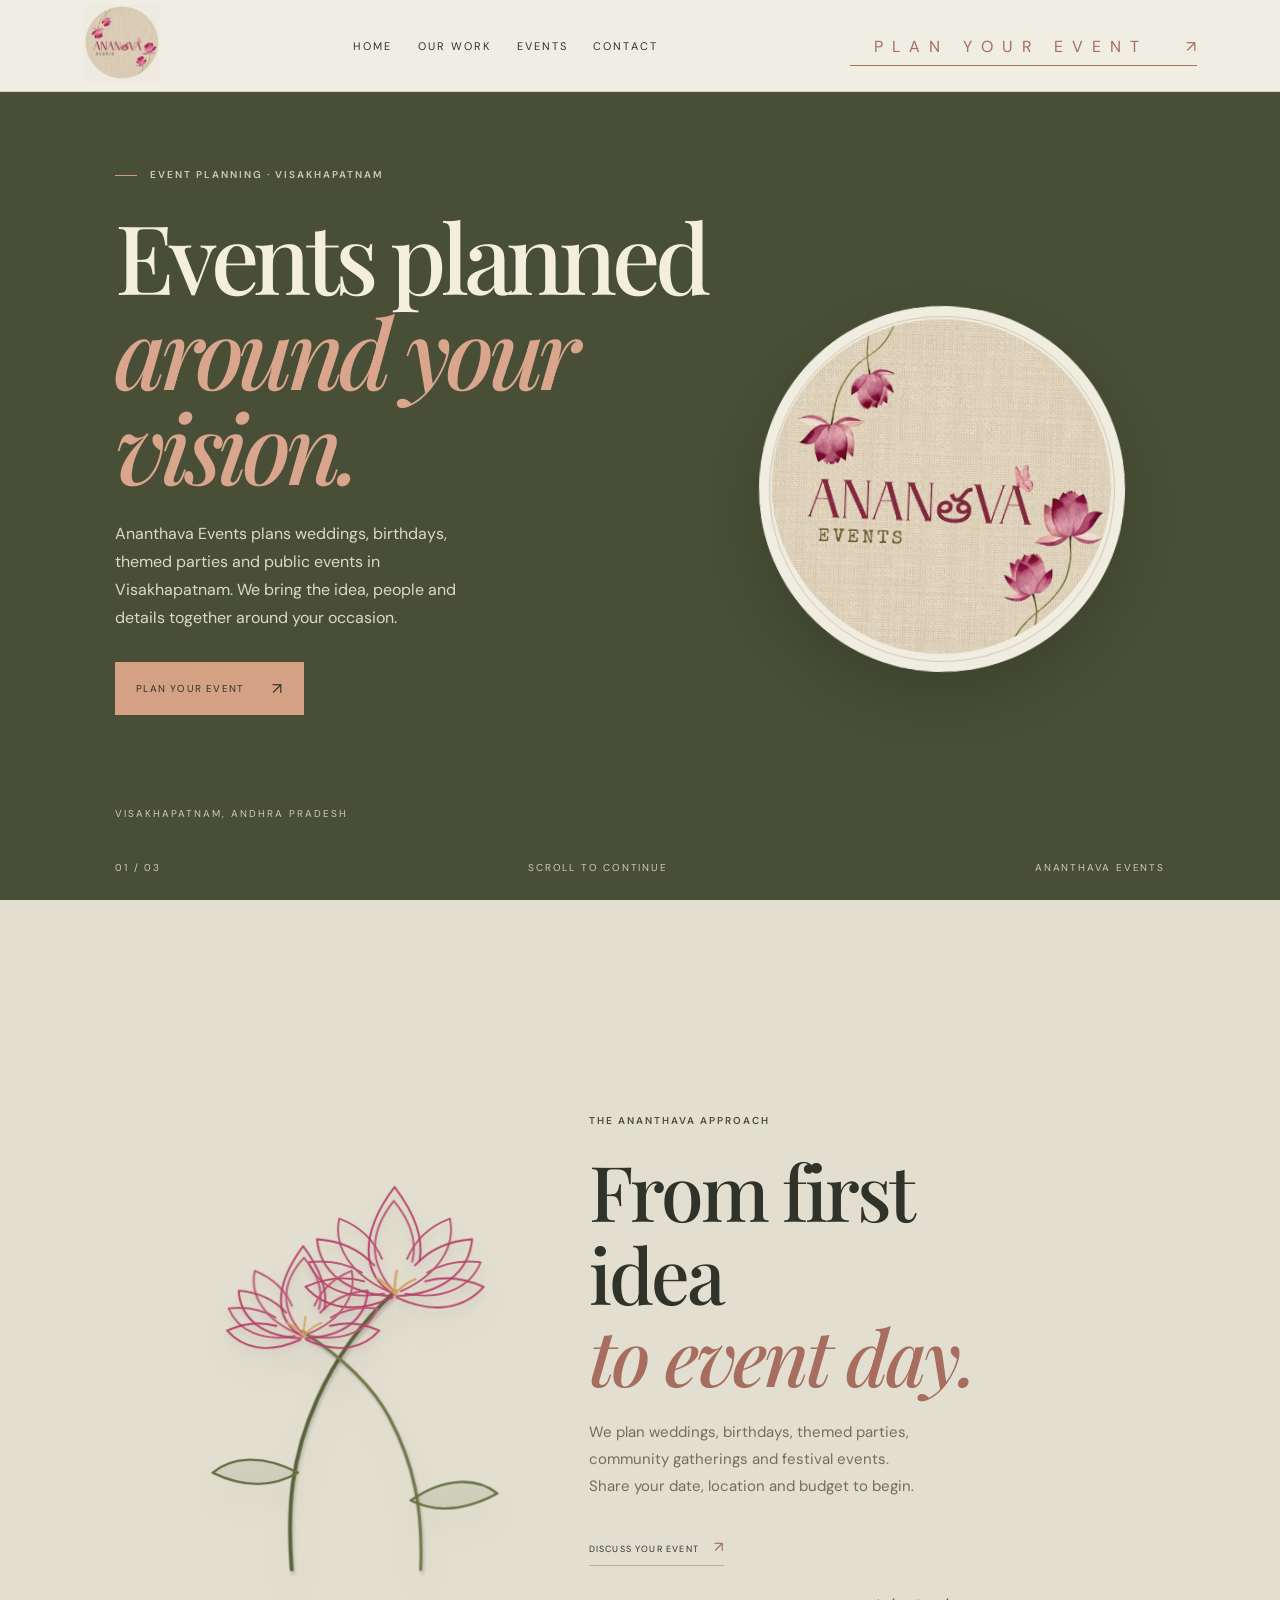
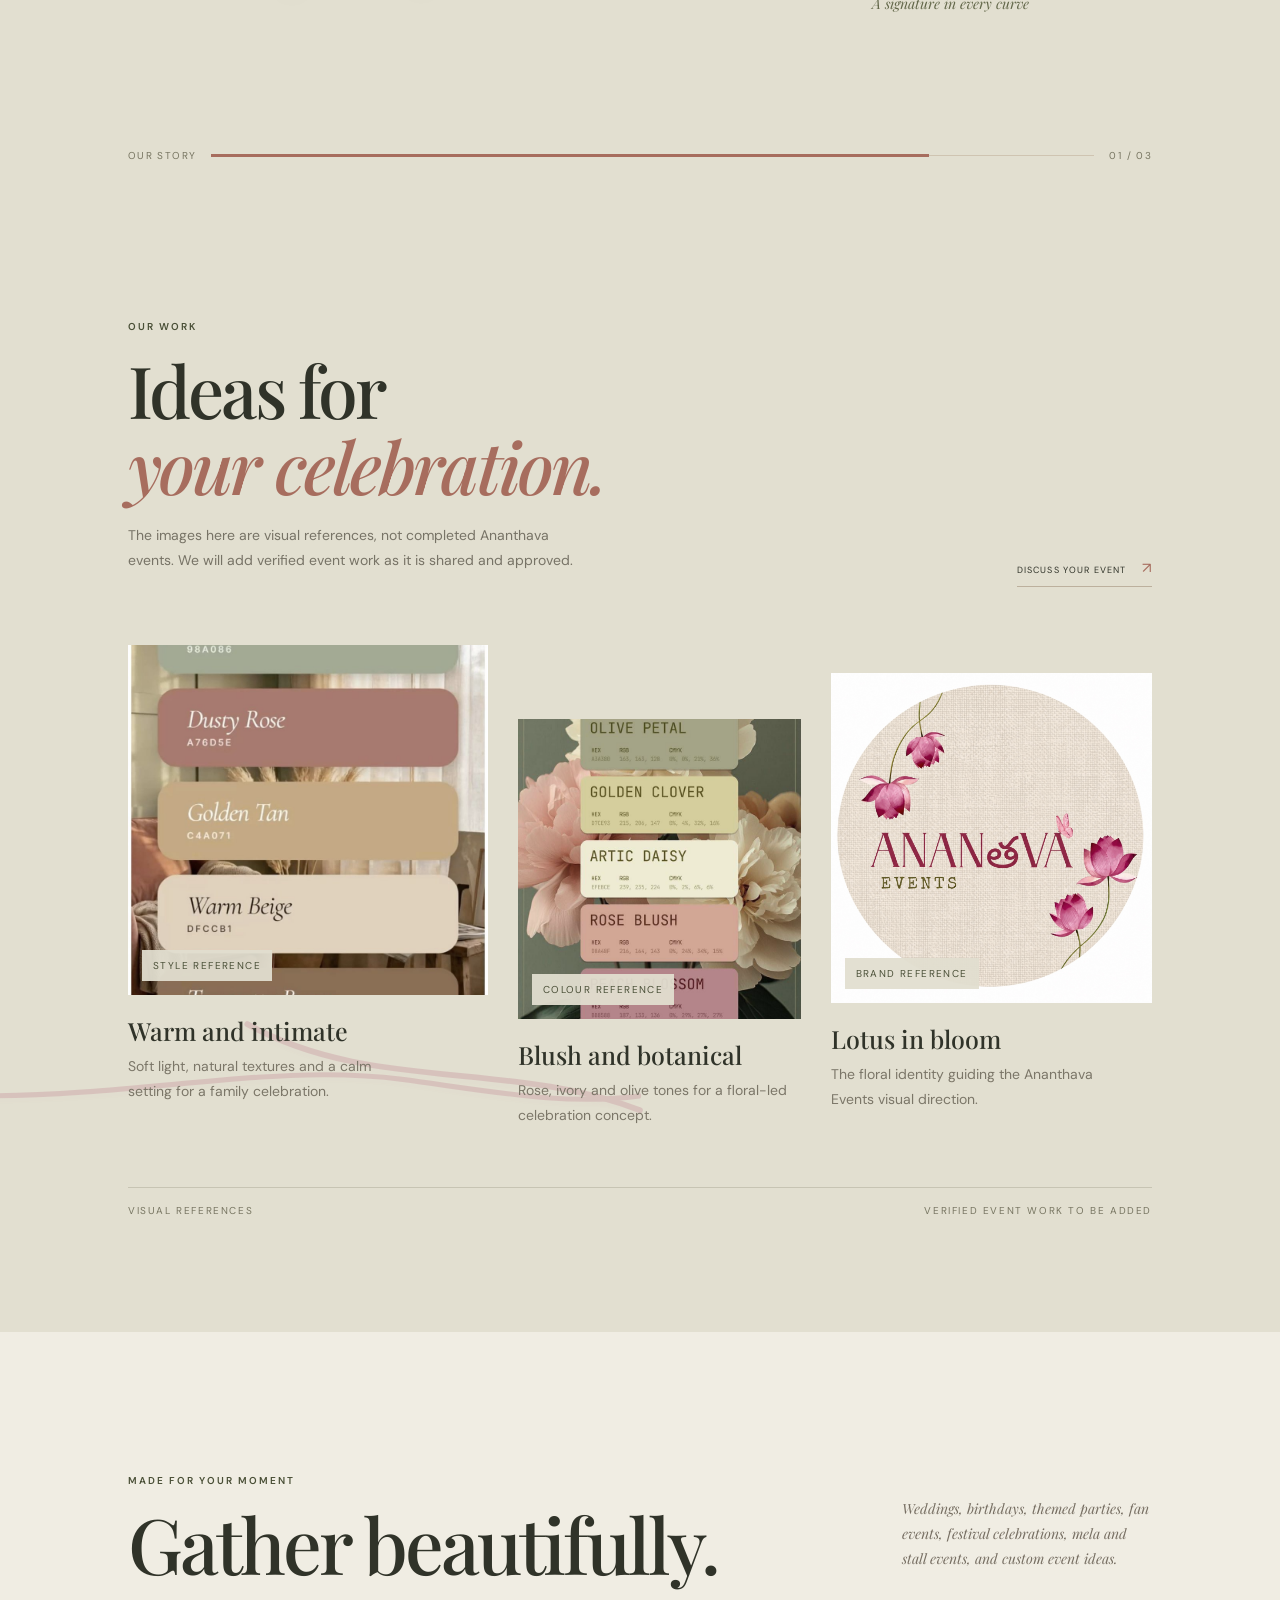
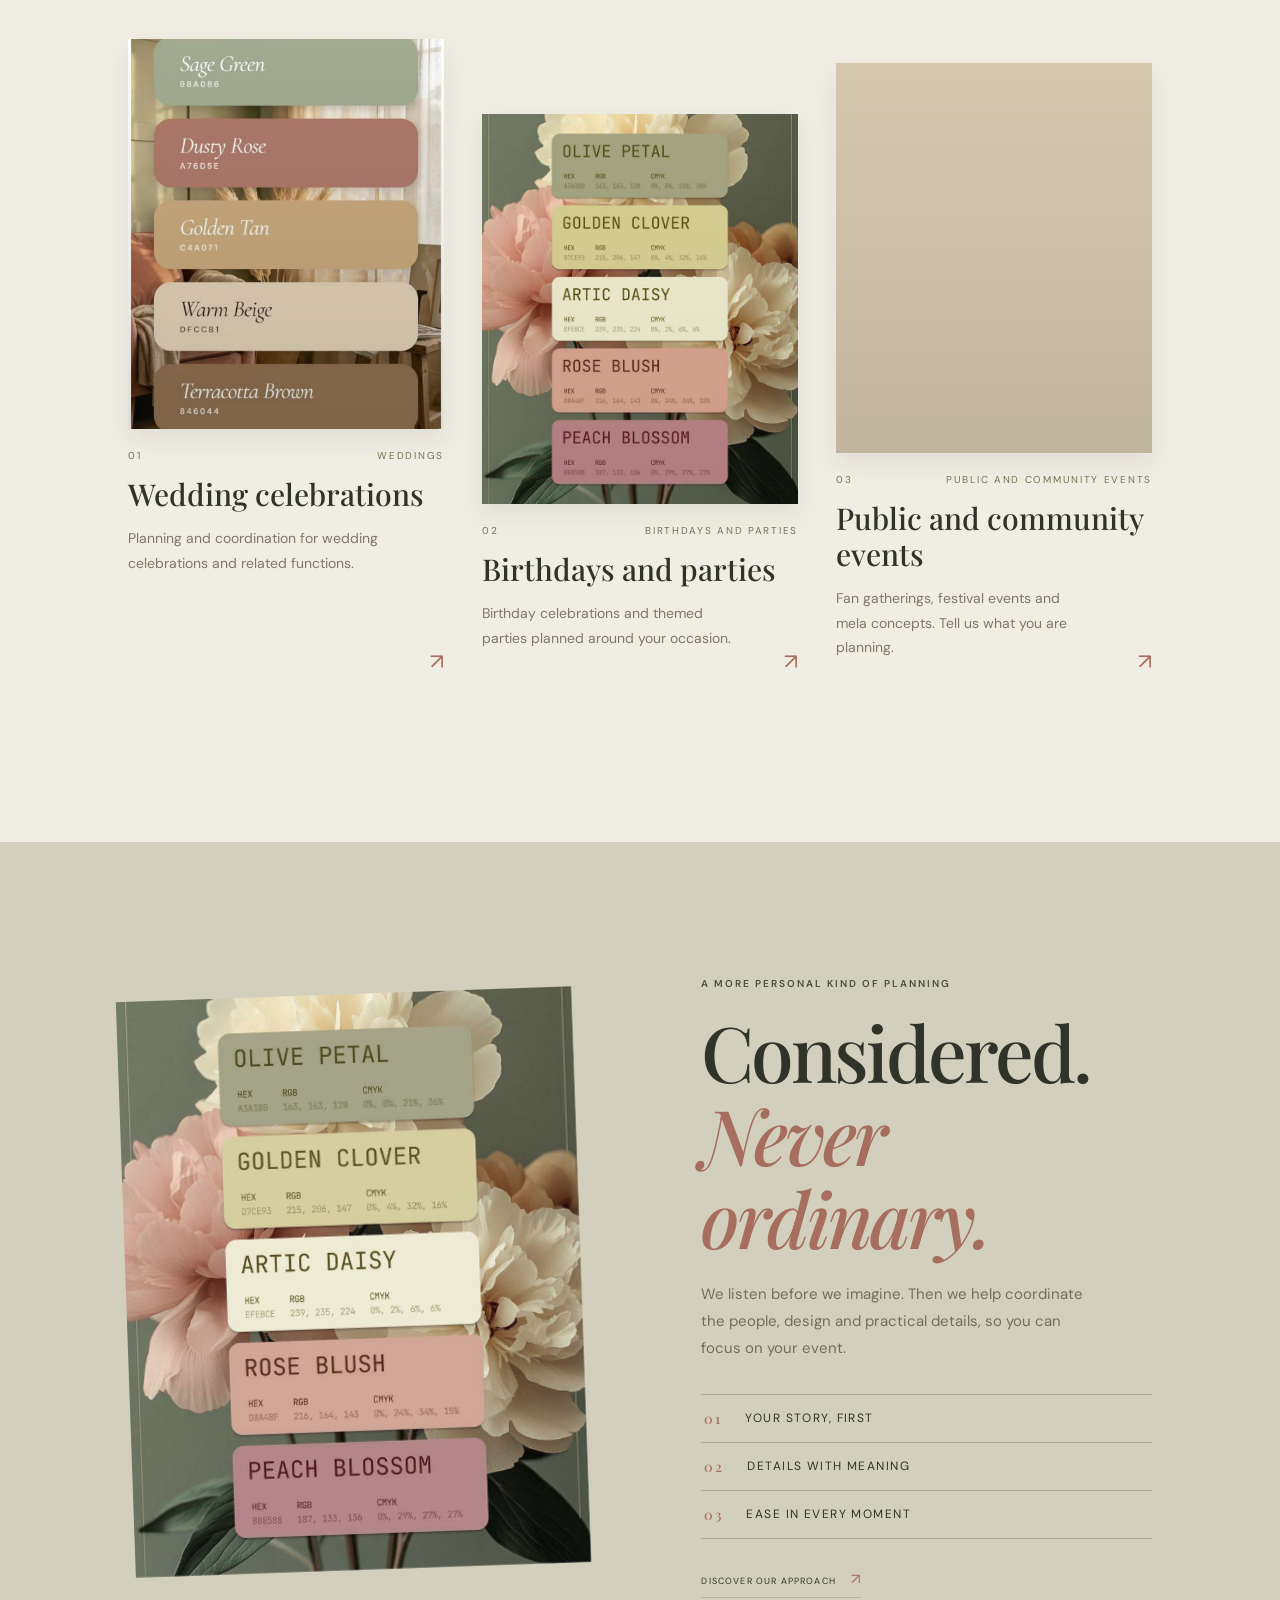
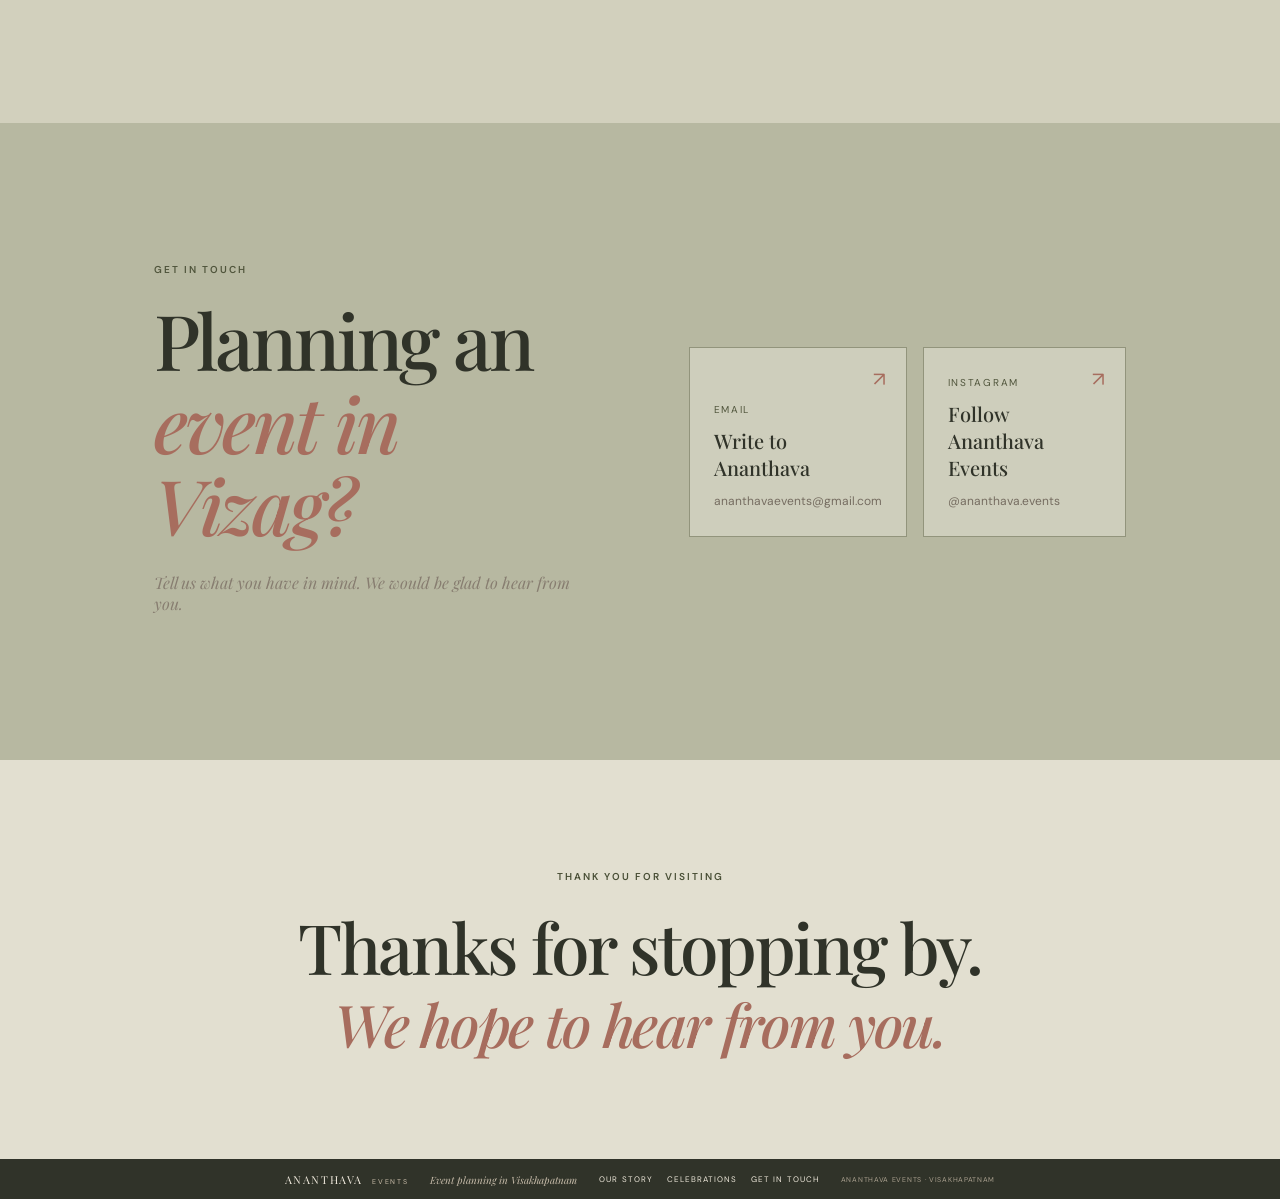
==== index.html @ 1ff22449 "Add Ananthava Events website" ====
<!doctype html>
<html lang="en">
<head>
<meta charset="UTF-8"><meta name="viewport" content="width=device-width, initial-scale=1.0"><meta name="theme-color" content="#f5f0e7"><title>Ananthava Events | Event planning in Visakhapatnam</title><meta name="description" content="Ananthava Events plans weddings, birthdays, themed parties and public celebrations in Visakhapatnam. Share your event idea with our team.">
<link rel="preconnect" href="https://fonts.googleapis.com"><link rel="preconnect" href="https://fonts.gstatic.com" crossorigin><link href="https://fonts.googleapis.com/css2?family=DM+Sans:wght@400;500;600&family=Playfair+Display:ital,wght@0,500;0,600;1,500&display=swap" rel="stylesheet"><link rel="stylesheet" href="style.css">
</head>
<body>
<header class="nav"><a class="brand" href="#top"><img src="public/ananthava-logo.jpg" alt="Ananthava Events"></a><nav><a href="#top">Home</a><a href="#portfolio">Our work</a><a href="#celebrations">Events</a><a href="#contact">Contact</a></nav><a class="nav-cta" href="#contact">Plan your event <span>↗</span></a><button class="menu" aria-label="Open menu">☰</button></header>
<main id="top">
<section class="hero">
<div class="hero-copy"><p class="eyebrow"><span></span> EVENT PLANNING · VISAKHAPATNAM</p><h1>Events planned<br><em>around your vision.</em></h1><p class="intro">Ananthava Events plans weddings, birthdays, themed parties and public events in Visakhapatnam. We bring the idea, people and details together around your occasion.</p><a class="button" href="#contact">Plan your event <span>↗</span></a><div class="hero-note">VISAKHAPATNAM, ANDHRA PRADESH</div></div>
<div class="hero-art"><div class="image-frame"><img src="public/ananthava-logo.jpg" alt="Ananthava Events lotus logo and wordmark"></div></div>
<div class="hero-bottom"><span>01 / 03</span><span>SCROLL TO CONTINUE</span><span>ANANTHAVA EVENTS</span></div>
</section>
<section class="draw-section" id="story"><div class="draw-inner"><div class="draw-text"><p class="eyebrow">THE ANANTHAVA APPROACH</p><h2>From first idea<br><em>to event day.</em></h2><p>We plan weddings, birthdays, themed parties, community gatherings and festival events. Share your date, location and budget to begin.</p><a class="text-link" href="#approach">Discuss your event <span>↗</span></a></div><svg class="lotus-draw" viewBox="0 0 600 610" aria-hidden="true">
<g class="lotus-art">
<path class="stem" d="M213 610 C207 530 212 465 246 389 C269 337 302 290 347 248"/>
<path class="stem stem-back" d="M381 610 C384 530 372 472 340 412 C316 367 276 332 227 300"/>
<path class="leaf" d="M221 484 C174 459 134 464 110 484 C151 504 190 503 221 484Z"/>
<path class="leaf" d="M368 520 C414 488 456 491 481 511 C438 534 400 536 368 520Z"/>
<path class="petal back" d="M347 249 C312 211 314 170 346 130 C379 170 382 212 347 249Z"/>
<path class="petal back" d="M339 248 C290 226 267 190 275 153 C315 168 338 202 339 248Z"/>
<path class="petal back" d="M355 248 C404 226 427 190 419 153 C379 168 356 202 355 248Z"/>
<path class="petal back" d="M333 251 C283 260 248 242 235 210 C278 205 313 221 333 251Z"/>
<path class="petal back" d="M361 251 C411 260 446 242 459 210 C416 205 381 221 361 251Z"/>
<path class="petal front" d="M347 252 C304 228 300 174 347 112 C394 174 390 228 347 252Z"/>
<path class="petal front" d="M344 254 C285 251 250 223 246 180 C294 183 329 211 344 254Z"/>
<path class="petal front" d="M350 254 C409 251 444 223 448 180 C400 183 365 211 350 254Z"/>
<path class="petal front" d="M344 256 C294 279 255 269 231 242 C273 223 316 229 344 256Z"/>
<path class="petal front" d="M350 256 C400 279 439 269 463 242 C421 223 378 229 350 256Z"/>
<path class="center" d="M347 251 C339 241 333 235 324 231 M347 251 C347 237 348 229 350 221 M347 251 C358 240 365 235 374 232"/>
<path class="petal back small" d="M228 304 C197 271 200 235 229 204 C257 237 259 273 228 304Z"/>
<path class="petal back small" d="M221 303 C178 285 158 253 165 221 C200 235 220 264 221 303Z"/>
<path class="petal back small" d="M235 303 C278 285 298 253 291 221 C256 235 236 264 235 303Z"/>
<path class="petal back small" d="M217 306 C173 314 143 298 131 270 C169 266 200 280 217 306Z"/>
<path class="petal back small" d="M239 306 C283 314 313 298 325 270 C287 266 256 280 239 306Z"/>
<path class="petal front small" d="M228 307 C190 286 189 242 228 189 C267 242 266 286 228 307Z"/>
<path class="petal front small" d="M225 309 C175 307 146 283 144 247 C184 250 214 274 225 309Z"/>
<path class="petal front small" d="M231 309 C281 307 310 283 312 247 C272 250 242 274 231 309Z"/>
<path class="petal front small" d="M224 311 C182 330 149 322 129 299 C164 283 201 288 224 311Z"/>
<path class="petal front small" d="M232 311 C274 330 307 322 327 299 C292 283 255 288 232 311Z"/>
<path class="center small" d="M228 306 C221 297 215 292 207 289 M228 306 C229 294 230 287 231 281 M228 306 C238 296 244 291 252 289"/>
</g></svg><div class="draw-caption">A signature in every curve</div></div><div class="draw-progress"><span>OUR STORY</span><div class="progress-line"><i></i></div><span>01 / 03</span></div></section>
<section class="portfolio" id="portfolio">
<div class="portfolio-stroke" aria-hidden="true">
<svg class="portfolio-line" viewBox="0 0 1400 420" preserveAspectRatio="none">
<path class="stroke-left" d="M-20 378 C160 378 300 362 440 370 C540 376 620 383 700 378"/>
<path class="stroke-right" d="M700 378 C800 373 880 376 980 370 C1120 362 1260 378 1420 378"/>
</svg>
<svg class="portfolio-bloom" viewBox="0 0 500 420" preserveAspectRatio="xMidYMid meet">
<path class="stroke-lotus outer" d="M250 385 C180 358 106 380 42 332 C78 288 112 268 150 248 C88 244 42 198 36 139 C100 136 165 182 210 254 C182 184 190 96 250 27 C310 96 318 184 290 254 C335 182 400 136 464 139 C458 198 412 244 350 248 C388 268 422 288 458 332 C394 380 320 358 250 385Z"/>
<path class="stroke-lotus inner" d="M250 375 C210 324 207 196 250 65 C293 196 290 324 250 375Z"/>
<path class="stroke-lotus inner" d="M242 369 C190 337 145 288 137 228 C194 251 226 307 250 372Z"/>
<path class="stroke-lotus inner" d="M258 369 C310 337 355 288 363 228 C306 251 274 307 250 372Z"/>
<path class="stroke-lotus inner" d="M246 378 C230 352 218 330 209 305 M254 378 C270 352 282 330 291 305"/>
</svg></div><div class="portfolio-heading"><div><p class="eyebrow">OUR WORK</p><h2>Ideas for<br><em>your celebration.</em></h2><p class="portfolio-intro">The images here are visual references, not completed Ananthava events. We will add verified event work as it is shared and approved.</p></div><a class="text-link" href="#contact">Discuss your event <span>↗</span></a></div>
<div class="portfolio-grid">
<article class="portfolio-item portfolio-one"><div class="portfolio-image"><img src="public/palette-interior.jpeg" alt="Warm neutral interior used as a visual reference"><span>STYLE REFERENCE</span></div><h3>Warm and intimate</h3><p>Soft light, natural textures and a calm setting for a family celebration.</p></article>
<article class="portfolio-item portfolio-two"><div class="portfolio-image"><img src="public/palette-florals.jpeg" alt="Blush and ivory floral palette reference"><span>COLOUR REFERENCE</span></div><h3>Blush and botanical</h3><p>Rose, ivory and olive tones for a floral-led celebration concept.</p></article>
<article class="portfolio-item portfolio-three"><div class="portfolio-image"><img src="public/ananthava-logo.jpg" alt="Ananthava Events lotus logo reference"><span>BRAND REFERENCE</span></div><h3>Lotus in bloom</h3><p>The floral identity guiding the Ananthava Events visual direction.</p></article>
</div><div class="portfolio-foot"><span>VISUAL REFERENCES</span><span>VERIFIED EVENT WORK TO BE ADDED</span></div>
</section>
<section class="celebrations" id="celebrations"><div class="section-head"><div><p class="eyebrow">MADE FOR YOUR MOMENT</p><h2>Gather beautifully.</h2></div><p>Weddings, birthdays, themed parties, fan events, festival celebrations, mela and stall events, and custom event ideas.</p></div><div class="cards"><article class="event-card card-one"><div class="card-photo photo-wedding"></div><div class="card-meta"><span>01</span><span>WEDDINGS</span></div><h3>Wedding celebrations</h3><p>Planning and coordination for wedding celebrations and related functions.</p><a href="#contact" aria-label="Explore weddings">↗</a></article><article class="event-card card-two"><div class="card-photo photo-gathering"></div><div class="card-meta"><span>02</span><span>BIRTHDAYS AND PARTIES</span></div><h3>Birthdays and parties</h3><p>Birthday celebrations and themed parties planned around your occasion.</p><a href="#contact" aria-label="Explore gatherings">↗</a></article><article class="event-card card-three"><div class="card-photo photo-design"></div><div class="card-meta"><span>03</span><span>PUBLIC AND COMMUNITY EVENTS</span></div><h3>Public and community events</h3><p>Fan gatherings, festival events and mela concepts. Tell us what you are planning.</p><a href="#contact" aria-label="Explore design">↗</a></article></div></section>
<section class="approach" id="approach"><div class="approach-image"><img src="public/palette-florals.jpeg" alt="Soft rose and ivory flowers in a muted garden palette"><span>INSPIRED BY NATURE, MADE FOR YOU</span></div><div class="approach-copy"><p class="eyebrow">A MORE PERSONAL KIND OF PLANNING</p><h2>Considered.<br><em>Never ordinary.</em></h2><p>We listen before we imagine. Then we help coordinate the people, design and practical details, so you can focus on your event.</p><div class="values"><div><b>01</b><span>YOUR STORY, FIRST</span></div><div><b>02</b><span>DETAILS WITH MEANING</span></div><div><b>03</b><span>EASE IN EVERY MOMENT</span></div></div><a href="#contact" class="text-link">Discover our approach <span>↗</span></a></div></section>

<section class="contact" id="contact"><div class="contact-top"><p class="eyebrow">GET IN TOUCH</p><h2>Planning an<br><em>event in Vizag?</em></h2><p>Tell us what you have in mind. We would be glad to hear from you.</p></div><div class="contact-links"><a class="contact-link-card" href="mailto:ananthavaevents@gmail.com"><span>EMAIL</span><strong>Write to Ananthava</strong><small>ananthavaevents@gmail.com</small><b>↗</b></a><a class="contact-link-card" href="https://www.instagram.com/ananthava.events/" target="_blank" rel="noopener noreferrer"><span>INSTAGRAM</span><strong>Follow Ananthava Events</strong><small>@ananthava.events</small><b>↗</b></a></div></section>
<section class="thank-you"><p class="eyebrow">THANK YOU FOR VISITING</p><h2><span class="thank-you-primary">Thanks for stopping by.</span><br><em>We hope to hear from you.</em></h2></section>
</main><footer><a class="footer-brand" href="#top">ANANTHAVA <span>EVENTS</span></a><p>Event planning in Visakhapatnam</p><div><a href="#story">OUR STORY</a><a href="#celebrations">CELEBRATIONS</a><a href="#contact">GET IN TOUCH</a></div><small>ANANTHAVA EVENTS · VISAKHAPATNAM</small></footer><script src="script.js"></script></body></html>
---- style.css ----
:root{--sage:#98a086;--olive:#696d45;--rose:#a76d5e;--peach:#bb8588;--gold:#c4a071;--cream:#f5f0e7;--paper:#fbf8f1;--ink:#332c27;--line:#d8cdbd}*{box-sizing:border-box}html{scroll-behavior:smooth}body{margin:0;background:var(--paper);color:var(--ink);font-family:'DM Sans',sans-serif}a{color:inherit;text-decoration:none}.nav{height:92px;padding:0 6.5%;display:flex;align-items:center;justify-content:space-between;border-bottom:1px solid #e7dfd3;background:rgba(251,248,241,.9);position:sticky;top:0;z-index:10;backdrop-filter:blur(12px)}.brand img{width:78px;height:78px;object-fit:contain;mix-blend-mode:multiply}.nav nav{display:flex;gap:26px;font-size:11px;letter-spacing:.12em;text-transform:uppercase}.nav nav a,.nav-cta{transition:color .25s}.nav nav a:hover,.nav-cta:hover{color:var(--rose)}.nav-cta{font-size:11px;letter-spacing:.1em;text-transform:uppercase}.nav-cta span{font-size:16px;margin-left:8px;color:var(--rose)}.menu{display:none;background:none;border:0}.hero{min-height:710px;height:calc(100vh - 92px);max-height:900px;position:relative;display:grid;grid-template-columns:1.05fr .95fr;padding:76px 9% 90px;overflow:hidden}.hero-copy{align-self:center;z-index:2}.eyebrow{font-size:9px;letter-spacing:.2em;color:var(--olive);font-weight:600}.hero .eyebrow span{display:inline-block;width:22px;height:1px;background:var(--rose);vertical-align:middle;margin-right:9px}.hero h1,.draw-text h2,.section-head h2,.approach-copy h2,.contact h2{font-family:'Playfair Display',serif;font-weight:500;letter-spacing:-.04em}.hero h1{font-size:clamp(48px,6.2vw,86px);line-height:1.08;margin:27px 0}.hero h1 em,.draw-text h2 em,.approach-copy h2 em,.contact h2 em{font-weight:500;color:var(--rose)}.intro{max-width:390px;line-height:1.8;color:#756c60;font-size:14px;margin:0 0 30px}.button{display:inline-flex;align-items:center;gap:28px;background:var(--olive);color:#fffaf0;padding:16px 21px;font-family:inherit;text-transform:uppercase;letter-spacing:.12em;font-size:9px;border:0;cursor:pointer;transition:background .25s,transform .25s}.button:hover{background:var(--rose);transform:translateY(-2px)}.button span{font-size:16px}.hero-note{margin-top:82px;font-size:8px;letter-spacing:.2em;color:#918978}.hero-note span{color:var(--rose);padding:0 8px}.hero-art{position:relative;display:flex;align-items:center;justify-content:center}.image-frame{position:relative;width:min(86%,430px);height:min(68vh,520px);padding:13px;border:1px solid #c8bda8;background:#efe8da;transform:rotate(2deg)}.image-frame:before{content:'';position:absolute;inset:6px;border:1px solid rgba(255,255,255,.65);z-index:1;pointer-events:none}.image-frame img{width:100%;height:100%;object-fit:cover;object-position:center}.image-caption{position:absolute;bottom:13px;right:13px;background:var(--paper);padding:13px 17px;font-family:'Playfair Display';font-style:italic;font-size:13px}.image-caption span{color:var(--rose);font-style:normal;margin-left:10px}.orbit-word{position:absolute;right:-6%;top:14%;writing-mode:vertical-rl;font-size:8px;letter-spacing:.28em;color:var(--rose)}.flower-stamp{position:absolute;bottom:12%;left:7%;font-size:72px;color:var(--rose);opacity:.82}.hero-bottom{position:absolute;bottom:26px;left:9%;right:9%;display:flex;justify-content:space-between;font-size:8px;letter-spacing:.18em;color:#958b7c}.draw-section{background:#eee8dc;position:relative;overflow:hidden;min-height:670px;padding:110px 10% 65px}.draw-inner{max-width:1120px;margin:auto;display:grid;grid-template-columns:1fr 1fr;align-items:center;min-height:470px}.draw-text{max-width:410px;z-index:2}.draw-text h2,.section-head h2,.approach-copy h2,.contact h2{font-size:clamp(42px,5vw,66px);line-height:1.08;margin:22px 0}.draw-text>p:not(.eyebrow),.approach-copy>p:not(.eyebrow){font-size:13px;line-height:1.9;color:#756c60;max-width:390px}.text-link{display:inline-block;font-size:9px;text-transform:uppercase;letter-spacing:.13em;margin-top:22px;border-bottom:1px solid #bcb09d;padding-bottom:8px}.text-link span{color:var(--rose);font-size:15px;margin-left:12px}.lotus-draw{width:min(100%,490px);justify-self:center;overflow:visible}.lotus-draw path{fill:none;stroke-linecap:round;stroke-linejoin:round}.lotus-draw .petal{stroke:var(--rose);stroke-width:2.4}.lotus-draw .stem,.lotus-draw .leaf{stroke:var(--olive);stroke-width:2.4}.lotus-draw .center{stroke:var(--gold);stroke-width:2.4}.draw-caption{position:absolute;right:11%;bottom:18%;font-family:'Playfair Display';font-style:italic;color:var(--olive);font-size:14px}.draw-progress{position:absolute;bottom:32px;left:10%;right:10%;display:flex;align-items:center;gap:15px;color:#8c8373;font-size:8px;letter-spacing:.17em}.progress-line{height:1px;background:#cfc4b1;flex:1;position:relative}.progress-line i{position:absolute;left:0;top:-1px;height:3px;width:0;background:var(--rose)}.celebrations{padding:120px 10% 130px}.section-head{display:flex;align-items:end;justify-content:space-between;margin:0 auto 54px;max-width:1120px}.section-head h2{margin:15px 0 0}.section-head>p{width:290px;color:#766e62;font-size:12px;line-height:1.8}.cards{max-width:1120px;margin:auto;display:grid;grid-template-columns:repeat(3,1fr);gap:24px}.event-card{position:relative;padding-bottom:18px}.card-photo{height:340px;background-size:cover;background-position:center;position:relative}.photo-wedding{background-image:linear-gradient(0deg,rgba(74,66,49,.05),transparent),url('public/palette-interior.jpeg');background-position:45% center}.photo-gathering{background-image:url('public/palette-florals.jpeg');background-position:48% center}.photo-design{background-image:url('public/ananthava-logo.png');background-size:cover;background-position:center;background-color:#eee5d6}.card-meta{display:flex;justify-content:space-between;margin-top:20px;font-size:8px;letter-spacing:.17em;color:var(--olive)}.event-card h3{font-family:'Playfair Display';font-size:27px;line-height:1.2;font-weight:500;margin:14px 0 9px}.event-card p{font-size:11px;color:#81776b;line-height:1.7;max-width:250px}.event-card>a{position:absolute;right:0;bottom:16px;color:var(--rose);font-size:22px}.approach{background:#e8e6d9;padding:100px 10%;display:grid;grid-template-columns:1fr 1fr;gap:10%;align-items:center}.approach-image{position:relative;height:500px;padding:12px;border:1px solid #bcb9a8}.approach-image img{width:100%;height:100%;object-fit:cover;object-position:center}.approach-image span{position:absolute;bottom:26px;left:26px;color:white;font-size:8px;letter-spacing:.18em;text-shadow:0 1px 5px #333}.approach-copy h2{margin-top:20px}.values{margin:32px 0 8px;border-top:1px solid #c9c7b9}.values div{display:flex;align-items:center;gap:24px;padding:14px 0;border-bottom:1px solid #c9c7b9;font-size:9px;letter-spacing:.12em}.values b{font-family:'Playfair Display';color:var(--rose);font-size:14px;font-weight:500}.quote{min-height:350px;background:var(--olive);color:#f8f2e8;display:flex;flex-direction:column;align-items:center;justify-content:center;text-align:center;position:relative}.quote p{font-family:'Playfair Display';font-size:clamp(32px,4.5vw,58px);line-height:1.2;margin:0 0 24px}.quote p em{color:#e7c8b6}.quote div{font-size:8px;letter-spacing:.2em;color:#d6d2bd}.quote-flower{position:absolute;right:14%;top:25%;font-size:38px;color:#c4a071}.contact{background:#f5f0e7;padding:110px 12%;display:grid;grid-template-columns:1fr 1fr;gap:10%;align-items:center}.contact-top>p:last-child{font-family:'Playfair Display';font-style:italic;color:#877d70;font-size:16px;margin-top:26px}.contact form{display:flex;flex-direction:column;gap:10px}.contact label{font-size:8px;letter-spacing:.16em;color:var(--olive);margin-top:16px}.contact input,.contact select{background:transparent;border:0;border-bottom:1px solid #cfc5b4;padding:12px 0;font-family:'DM Sans';font-size:13px;color:var(--ink);outline:none;width:100%}.contact input:focus,.contact select:focus{border-color:var(--rose)}.contact input::placeholder{color:#a99f91}.contact form .button{align-self:flex-start;margin-top:20px}.contact small{font-size:9px;color:#968c7e}.field-wrap{position:relative}.fake-caret{display:none;position:absolute;width:1px;height:18px;background:var(--rose);left:0;top:12px;pointer-events:none;animation:blink 1s steps(2) infinite}@keyframes blink{50%{opacity:0}}.contact input:focus+.fake-caret{display:block}.form-success{font-size:11px;color:var(--olive);min-height:16px}footer{background:#39362f;color:#eee8db;padding:47px 10% 32px;display:flex;align-items:center;justify-content:space-between}footer .footer-brand{font-family:'Playfair Display';letter-spacing:.14em;font-size:15px}footer .footer-brand span{display:block;text-align:center;font-family:'DM Sans';font-size:8px;letter-spacing:.35em;margin-top:7px;color:#c9bda9}footer p{font-family:'Playfair Display';font-style:italic;color:#c8bdab;font-size:14px}footer div{display:flex;gap:24px;font-size:8px;letter-spacing:.13em}footer small{font-size:7px;letter-spacing:.1em;color:#aaa08f}
@media(max-width:760px){.nav{height:72px;padding:0 5%}.brand img{width:62px;height:62px}.nav nav{display:none}.nav-cta{font-size:8px}.menu{display:block;color:var(--olive);font-size:18px}.hero{height:auto;min-height:850px;grid-template-columns:1fr;padding:68px 8% 78px}.hero h1{font-size:53px}.hero-note{margin-top:45px}.hero-art{margin-top:48px;min-height:400px}.image-frame{width:82%;height:390px}.flower-stamp{left:1%;bottom:0}.orbit-word{right:2%;top:8%}.hero-bottom{left:8%;right:8%;font-size:7px}.draw-section{padding:85px 8% 74px;min-height:900px}.draw-inner{grid-template-columns:1fr;gap:8px}.lotus-draw{width:min(94%,400px);margin-top:-10px}.draw-caption{bottom:12%;right:10%}.draw-progress{left:8%;right:8%}.celebrations{padding:86px 8%}.section-head{display:block;margin-bottom:35px}.section-head>p{width:auto;max-width:400px;margin-top:24px}.cards{grid-template-columns:1fr;gap:44px}.card-photo{height:370px}.event-card h3{font-size:30px}.approach{padding:80px 8%;grid-template-columns:1fr;gap:45px}.approach-image{height:400px}.quote{min-height:300px;padding:30px}.quote-flower{right:9%;top:14%}.contact{padding:80px 8%;grid-template-columns:1fr;gap:34px}.contact h2{font-size:52px}footer{padding:40px 8%;display:grid;grid-template-columns:1fr 1fr;gap:26px}footer p{text-align:right}footer div{grid-column:1/-1;justify-content:space-between;gap:10px}footer small{grid-column:1/-1}}@media(prefers-reduced-motion:reduce){html{scroll-behavior:auto}*,*:before,*:after{animation-duration:.01ms!important;transition-duration:.01ms!important}}

/* Subtle 3D motion */
.hero-art{perspective:1100px;transform-style:preserve-3d}.image-frame{transform-style:preserve-3d;will-change:transform;transition:transform .45s cubic-bezier(.2,.7,.2,1),box-shadow .45s;box-shadow:0 28px 60px rgba(71,58,39,.12)}.image-frame img{transform:translateZ(16px);transition:transform .45s}.image-caption{transform:translateZ(42px)}.flower-stamp{transform:translateZ(70px);animation:flowerFloat 5s ease-in-out infinite}.orbit-word{transform:translateZ(25px)}@keyframes flowerFloat{0%,100%{translate:0 0;rotate:-5deg}50%{translate:0 -13px;rotate:5deg}}
.lotus-draw{perspective:800px;transform-style:preserve-3d}.lotus-draw .petal{transform-box:fill-box;transform-origin:center bottom;filter:drop-shadow(0 7px 5px rgba(120,75,66,.08))}.lotus-draw .petal:nth-of-type(1){transform:translateZ(38px)}.lotus-draw .petal:nth-of-type(2),.lotus-draw .petal:nth-of-type(3){transform:translateZ(22px)}.lotus-draw .petal:nth-of-type(4),.lotus-draw .petal:nth-of-type(5){transform:translateZ(8px)}.lotus-draw .petal:nth-of-type(6),.lotus-draw .petal:nth-of-type(7){transform:translateZ(46px)}
.event-card{perspective:900px;transform-style:preserve-3d;transition:transform .35s ease}.card-photo{transform:translateZ(0);transition:transform .4s ease,box-shadow .4s;box-shadow:0 10px 24px rgba(48,41,32,.08)}.event-card:hover .card-photo{transform:translateZ(24px) scale(.985);box-shadow:0 24px 40px rgba(48,41,32,.16)}.event-card h3,.event-card p,.event-card .card-meta{transition:transform .35s}.event-card:hover h3,.event-card:hover p,.event-card:hover .card-meta{transform:translateZ(16px)}
.approach-image{perspective:1000px;transform-style:preserve-3d}.approach-image img{transform:translateZ(10px);transition:transform .6s}.approach-image:hover img{transform:translateZ(28px) scale(.98)}
@media(prefers-reduced-motion:reduce){.flower-stamp{animation:none}.image-frame,.image-frame img,.event-card,.card-photo,.approach-image img{transition:none}}

/* Ananthava art direction: editorial, tactile, and distinctly botanical */
:root{--sage:#98a086;--olive:#494f36;--rose:#a76d5e;--peach:#bb8588;--gold:#c4a071;--cream:#f5f0e7;--paper:#f0ede3;--ink:#303329;--line:#c7c4b3}
body{background:#f0ede3;color:#303329}.nav{background:#f0ede3;border-color:#d4d0c2}.nav nav{font-size:9px;letter-spacing:.18em}.nav-cta{border-bottom:1px solid #9d785e;padding:9px 0}.brand img{mix-blend-mode:multiply}
.hero{min-height:760px;background:#494f36;color:#f4eedf;grid-template-columns:1.15fr .85fr;padding-top:66px;padding-bottom:98px}.hero .eyebrow,.hero-note,.hero-bottom{color:#d0cbb8}.hero .eyebrow span{background:#d49c80}.hero h1{font-size:clamp(54px,7.5vw,108px);line-height:.99;letter-spacing:-.055em}.hero h1 em{color:#d9a58d}.intro{color:#ded8c7;max-width:345px}.hero .button{background:#d4a184;color:#303329}.hero .button:hover{background:#f0d0b6}.hero-note{margin-top:92px}.image-frame{width:min(82%,400px);height:min(66vh,485px);border:0;background:#d1c3a5;padding:9px;transform:rotate(3deg)}.image-frame:before{inset:0;border:1px solid rgba(246,238,219,.7)}.image-frame img{filter:sepia(.08) saturate(.82)}.image-caption{right:-22px;bottom:32px;background:#d4a184;color:#303329;font-size:14px}.orbit-word{color:#e6bea5}.flower-stamp{color:#dca082}.hero-bottom{left:9%;right:9%}
.draw-section{height:185vh;min-height:0;padding:0;background:#e2dfd0;color:#303329}.draw-inner{position:sticky;top:0;height:100vh;max-width:none;padding:60px 10%;grid-template-columns:.9fr 1.1fr;overflow:hidden}.draw-text h2{font-size:clamp(50px,6vw,82px)}.draw-text>p:not(.eyebrow){max-width:330px}.lotus-draw{width:min(100%,560px);max-height:78vh}.lotus-draw .petal{stroke:#a76d5e;stroke-width:2.1}.lotus-draw .stem,.lotus-draw .leaf{stroke:#626749}.draw-caption{bottom:13%;right:12%;color:#626749}.draw-progress{bottom:28px}.draw-progress span{color:#777561}
.celebrations{background:#f0ede3;padding-top:132px;padding-bottom:150px}.section-head h2{font-size:clamp(48px,6vw,78px)}.section-head>p{max-width:250px;font-family:'Playfair Display';font-style:italic;font-size:15px}.cards{gap:38px}.event-card:nth-child(2){margin-top:75px}.event-card:nth-child(3){margin-top:24px}.card-photo{height:390px;background-color:#c7c0a9}.photo-wedding{background-image:linear-gradient(0deg,rgba(41,47,31,.15),transparent),url('public/palette-interior.jpeg');background-position:58% center}.photo-gathering{background-image:linear-gradient(0deg,rgba(41,47,31,.07),transparent),url('public/palette-florals.jpeg')}.photo-design{background-image:linear-gradient(0deg,rgba(41,47,31,.12),transparent),url('public/ananthava-logo.png');background-size:cover;background-position:center;background-color:#d6c8af}.event-card h3{font-size:30px}.card-meta{color:#747655}
.approach{background:#d2d0bd;padding-top:125px;padding-bottom:125px;gap:12%}.approach-image{border:0;padding:0;height:570px;transform:rotate(-2deg)}.approach-image img{filter:saturate(.8)}.approach-image span{background:#494f36;padding:11px 14px;bottom:14px;left:14px}.approach-copy h2{font-size:clamp(50px,6vw,78px)}.values{border-color:#aaa994}.values div{border-color:#aaa994}.quote{background:#494f36;min-height:410px}.quote p{font-size:clamp(38px,5.6vw,74px)}.quote-flower{color:#d4a184}.quote p em{color:#d9a58d}
.contact{background:#b7b8a1;padding-top:130px;padding-bottom:130px}.contact h2{font-size:clamp(50px,6vw,78px)}.contact .eyebrow,.contact label{color:#50553c}.contact input,.contact select{border-color:#92947c}.contact form .button{background:#494f36;color:#f7f0e3}.contact form .button:hover{background:#a76d5e}footer{background:#303329}footer .footer-brand{letter-spacing:.2em}
@media(max-width:760px){.hero{min-height:900px;padding-top:58px;background:#494f36}.hero h1{font-size:59px}.hero-art{margin-top:35px}.image-frame{height:365px}.draw-section{height:170vh;min-height:0}.draw-inner{height:100vh;grid-template-columns:1fr;padding:65px 8% 70px;align-content:center}.draw-text h2{font-size:54px;margin:13px 0}.draw-text>p:not(.eyebrow){font-size:12px;line-height:1.65}.draw-text .text-link{margin-top:10px}.lotus-draw{width:min(85%,340px);max-height:44vh;margin-top:0;justify-self:center}.draw-caption{bottom:12%;right:8%;font-size:12px}.event-card:nth-child(2),.event-card:nth-child(3){margin-top:0}.card-photo{height:390px}.approach-image{height:420px}.contact{background:#b7b8a1}}
.draw-section{height:110vh}
@media(max-width:760px){.draw-section{height:110vh}}
/* Two-bloom lotus illustration: layered petals, depth, and a slow living sway */
.lotus-draw{width:min(100%,560px);max-height:78vh;overflow:visible;perspective:1100px;filter:drop-shadow(0 20px 14px rgba(75,65,47,.1))}
.lotus-art{transform-origin:50% 55%;transform-style:preserve-3d;animation:lotusSway 8s ease-in-out infinite}
.lotus-draw path{fill:rgba(247,224,215,.42);stroke-linecap:round;stroke-linejoin:round}
.lotus-draw .stem{fill:none;stroke:#59623c;stroke-width:5;filter:drop-shadow(2px 4px 2px rgba(47,54,31,.22))}
.lotus-draw .stem-back{stroke:#73784c;stroke-width:4}
.lotus-draw .leaf{fill:rgba(98,112,61,.18);stroke:#647143;stroke-width:3}
.lotus-draw .petal{stroke:#b54669;stroke-width:2.5;transform-box:fill-box;transform-origin:center bottom;filter:drop-shadow(0 8px 5px rgba(137,57,80,.12))}
.lotus-draw .petal.back{fill:rgba(220,107,142,.18);stroke:#bd5978}
.lotus-draw .petal.front{fill:rgba(255,231,222,.46);stroke:#b44269}
.lotus-draw .petal:nth-of-type(8n){transform:translateZ(34px)}
.lotus-draw .petal:nth-of-type(8n + 1){transform:translateZ(18px)}
.lotus-draw .petal:nth-of-type(8n + 2){transform:translateZ(25px)}
.lotus-draw .petal:nth-of-type(8n + 3){transform:translateZ(10px)}
.lotus-draw .petal:nth-of-type(8n + 4){transform:translateZ(14px)}
.lotus-draw .petal:nth-of-type(8n + 5){transform:translateZ(44px)}
.lotus-draw .petal.small{filter:drop-shadow(0 6px 4px rgba(137,57,80,.15))}
.lotus-draw .center{fill:none;stroke:#d4a05f;stroke-width:3}
.lotus-draw .center.small{stroke-width:2.4}
@keyframes lotusSway{0%,100%{transform:rotateY(-2deg) rotateZ(-.5deg)}50%{transform:rotateY(3deg) rotateZ(.8deg)}}
@media(max-width:760px){.lotus-draw{width:min(85%,340px);max-height:44vh}}
@media(prefers-reduced-motion:reduce){.lotus-art{animation:none}}

.portfolio{position:relative;background:#f0ede3;padding:130px 10% 115px;overflow:hidden}.portfolio-stroke{position:absolute;left:0;top:34px;width:100%;height:80px;overflow:visible}.portfolio-stroke path{fill:none;stroke:#a76d5e;stroke-width:2.4;stroke-linecap:round;stroke-dasharray:1800;stroke-dashoffset:1800;filter:drop-shadow(0 3px 2px rgba(137,57,80,.1));animation:drawDivider 2.2s cubic-bezier(.22,.72,.28,1) .25s forwards}@keyframes drawDivider{to{stroke-dashoffset:0}}.portfolio-heading{max-width:1120px;margin:0 auto 58px;display:flex;align-items:end;justify-content:space-between}.portfolio-heading h2{font-family:'Playfair Display',serif;font-size:clamp(46px,5.6vw,72px);font-weight:500;letter-spacing:-.04em;line-height:1.06;margin:18px 0 0}.portfolio-heading h2 em{font-weight:500;color:#a76d5e}.portfolio-grid{max-width:1120px;margin:auto;display:grid;grid-template-columns:1.12fr .88fr 1fr;gap:30px;align-items:start}.portfolio-item:nth-child(2){margin-top:74px}.portfolio-item:nth-child(3){margin-top:28px}.portfolio-image{position:relative;height:350px;overflow:hidden;background:#d2c8b4}.portfolio-item:nth-child(2) .portfolio-image{height:300px}.portfolio-item:nth-child(3) .portfolio-image{height:330px}.portfolio-image img{width:100%;height:100%;object-fit:cover;transition:transform .8s cubic-bezier(.2,.7,.2,1);filter:saturate(.83)}.portfolio-item:hover .portfolio-image img{transform:scale(1.045)}.portfolio-item:nth-child(3) .portfolio-image img{object-position:center}.portfolio-image span{position:absolute;left:14px;bottom:14px;background:#f0ede3;color:#4b5038;padding:9px 11px;font-size:8px;letter-spacing:.14em}.portfolio-item h3{font-family:'Playfair Display',serif;font-weight:500;font-size:25px;margin:19px 0 7px}.portfolio-item p{font-size:11px;line-height:1.75;color:#7b7668;max-width:290px;margin:0}.portfolio-foot{max-width:1120px;margin:60px auto 0;padding-top:16px;border-top:1px solid #c7c4b3;display:flex;justify-content:space-between;color:#777561;font-size:8px;letter-spacing:.16em}
@media(max-width:760px){.portfolio{padding:110px 8% 80px}.portfolio-stroke{top:25px;height:65px}.portfolio-heading{display:block;margin-bottom:36px}.portfolio-heading h2{font-size:48px}.portfolio-heading .text-link{margin-top:20px}.portfolio-grid{grid-template-columns:1fr;gap:38px}.portfolio-item:nth-child(2),.portfolio-item:nth-child(3){margin-top:0}.portfolio-image,.portfolio-item:nth-child(2) .portfolio-image,.portfolio-item:nth-child(3) .portfolio-image{height:360px}.portfolio-foot{margin-top:40px;gap:20px;line-height:1.5}.portfolio-foot span:last-child{text-align:right}}

/* The portfolio flourish is a left-to-right, self-playing lotus stroke. */
.portfolio-stroke{top:15px;height:90px;overflow:visible}.portfolio-stroke path{fill:none;stroke:#a84668;stroke-width:3;stroke-linecap:round;stroke-linejoin:round;stroke-dasharray:1;stroke-dashoffset:1;animation:none;filter:drop-shadow(0 2px 1px rgba(137,57,80,.12))}.portfolio-stroke .stroke-lotus{stroke:#a84668;stroke-width:2.6}.portfolio-stroke .stroke-lotus.inner{stroke:#c27a75;stroke-width:2}.portfolio-intro{max-width:460px;color:#777366;font-size:12px;line-height:1.8;margin-top:20px}.portfolio-heading{align-items:end}.draw-section{height:112vh}.draw-inner{top:92px;height:calc(100vh - 92px)}.draw-progress{pointer-events:none}.draw-progress span:last-child{font-variant-numeric:tabular-nums}
.contact textarea{background:transparent;border:0;border-bottom:1px solid #92947c;padding:12px 0;font:13px 'DM Sans',sans-serif;color:var(--ink);resize:vertical;outline:none}.contact textarea:focus{border-color:var(--rose)}.contact textarea::placeholder{color:#a99f91}
footer{display:flex;flex-direction:column;align-items:center;justify-content:center;text-align:center;gap:19px;padding:56px 10% 38px}footer .footer-brand span{text-align:center}footer p{margin:0}footer div{justify-content:center}footer small{text-align:center}
@media(max-width:760px){.draw-section{height:112vh}.draw-inner{top:92px;height:calc(100vh - 92px)}.portfolio-stroke{height:75px}.portfolio-intro{font-size:11px}.contact textarea{min-height:72px}}
@media(prefers-reduced-motion:reduce){.portfolio-stroke path{stroke-dasharray:none!important;stroke-dashoffset:0!important}.lotus-art{animation:none}}

/* Portfolio shares the lotus-page colour; its animated flourish sits behind the work. */
.portfolio{background:#e2dfd0;isolation:isolate}
.portfolio-stroke{top:47%;left:0;z-index:-1;height:170px;opacity:.32;pointer-events:none}
.portfolio-heading,.portfolio-grid,.portfolio-foot{position:relative;z-index:1}
.portfolio-image span{background:rgba(226,223,208,.94)}
@media(max-width:760px){.portfolio-stroke{top:51%;height:110px;opacity:.25}}

/* Subtle hover response for the three approach points. */
.values div{transform-origin:left center;transition:transform .28s ease,color .28s ease;padding-left:3px;padding-right:3px}
.values div:hover{transform:scale(1.035);color:#a76d5e}
.values div b{transition:transform .28s ease,color .28s ease}
.values div:hover b{transform:scale(1.12);color:#8f3e5a}
@media(prefers-reduced-motion:reduce){.values div,.values div b{transition:none}}

/* Improve readability while keeping the heading scale intact. */
body{font-size:16px}
.nav nav,.nav-cta{font-size:11px}
.eyebrow{font-size:10px}
.intro{font-size:16px;line-height:1.75}
.hero-note,.hero-bottom,.draw-progress span,.card-meta,.portfolio-image span,.portfolio-foot,footer small{font-size:10px}
.button{font-size:10px}
.draw-text>p:not(.eyebrow),.approach-copy>p:not(.eyebrow){font-size:15px;line-height:1.8}
.section-head>p{font-size:14px;line-height:1.8}
.event-card p,.portfolio-item p{font-size:14px;line-height:1.75}
.portfolio-intro{font-size:14px;line-height:1.8}
.values div{font-size:12px}
.contact label{font-size:10px}
.contact input,.contact select,.contact textarea{font-size:16px}
.contact small{font-size:12px;line-height:1.6}
footer div{font-size:10px}
@media(max-width:760px){
 .nav nav,.nav-cta{font-size:11px}
 .hero-note,.hero-bottom{font-size:9px}
 .draw-text>p:not(.eyebrow),.approach-copy>p:not(.eyebrow){font-size:14px}
 .event-card p,.portfolio-item p,.portfolio-intro{font-size:14px}
 .contact small{font-size:12px}
}

/* Hero uses the supplied Ananthava lotus and wordmark as its main artwork. */
.hero-art .image-frame{width:min(82%,440px);height:auto;aspect-ratio:1;padding:0;border:0;border-radius:50%;background:#f0ede3;box-shadow:0 26px 70px rgba(0,0,0,.18);transform:rotate(2deg);overflow:hidden}
.hero-art .image-frame:before{inset:10px;border:1px solid rgba(106,105,77,.28);border-radius:50%;z-index:2}
.hero-art .image-frame img{width:100%;height:100%;object-fit:cover;object-position:center;border-radius:50%;mix-blend-mode:multiply;transform:translateZ(16px)}
.hero-art .image-caption,.hero-art .orbit-word,.hero-art .flower-stamp{display:none}
@media(max-width:760px){.hero-art .image-frame{width:min(80%,370px);height:auto;aspect-ratio:1}}

/* Larger, recognisable lotus bloom across the portfolio background. */
.portfolio-stroke{top:39%;left:0;width:100%;height:420px;z-index:0;opacity:.22}
.portfolio-line{position:absolute;inset:0;width:100%;height:100%;overflow:visible}
.portfolio-bloom{position:absolute;left:50%;top:0;transform:translateX(-50%);width:min(37vw,520px);height:100%;overflow:visible}
.portfolio-stroke path{fill:none;stroke:#a84668;stroke-width:2.5;stroke-linecap:round;stroke-linejoin:round;filter:drop-shadow(0 2px 1px rgba(137,57,80,.08))}
.portfolio-stroke .stroke-lotus.outer{stroke-width:2.8}
.portfolio-stroke .stroke-lotus.inner{stroke:#b05a70;stroke-width:2.3}
.portfolio-heading,.portfolio-grid,.portfolio-foot{z-index:1}
@media(max-width:760px){.portfolio-stroke{top:41%;height:340px;opacity:.20}.portfolio-bloom{width:min(78vw,390px)}}

/* The bloom fills the portfolio canvas. Its content appears after the stroke completes. */
.portfolio-stroke{top:31%;height:min(88vw,840px);max-height:840px;opacity:.18}
.portfolio-line{height:100%}
.portfolio-line .stroke-left,.portfolio-line .stroke-right{stroke-width:2.5}
.portfolio-bloom{width:min(84vw,1100px);height:100%}
.portfolio-motion-ready .portfolio-heading,
.portfolio-motion-ready .portfolio-grid,
.portfolio-motion-ready .portfolio-foot{opacity:0;transform:translateY(16px);transition:opacity .85s ease,transform .85s ease}
.portfolio-motion-ready.portfolio-revealed .portfolio-heading,
.portfolio-motion-ready.portfolio-revealed .portfolio-grid,
.portfolio-motion-ready.portfolio-revealed .portfolio-foot{opacity:1;transform:translateY(0)}
@media(max-width:760px){
 .portfolio-stroke{top:30%;height:min(100vw,560px);max-height:560px;opacity:.16}
 .portfolio-bloom{width:min(96vw,600px);height:100%}
}
@media(prefers-reduced-motion:reduce){.portfolio-motion-ready .portfolio-heading,.portfolio-motion-ready .portfolio-grid,.portfolio-motion-ready .portfolio-foot{transition:none}}

/* Keep the portfolio lotus within the Our Work to Visual References content span. */
.portfolio-stroke{top:12%;height:75%;max-height:none}
.portfolio-bloom{width:min(84vw,1100px);height:100%}
@media(max-width:760px){.portfolio-stroke{top:12%;height:min(58vh,560px);max-height:560px}.portfolio-bloom{width:min(96vw,600px);height:100%}}
.portfolio-motion-ready .portfolio-heading,.portfolio-motion-ready .portfolio-grid,.portfolio-motion-ready .portfolio-foot{transition:opacity .45s ease,transform .45s ease}

.contact-links{display:grid;grid-template-columns:1fr 1fr;gap:16px;align-self:center}
.contact-link-card{position:relative;min-height:190px;border:1px solid #92947c;background:rgba(240,237,227,.4);padding:24px;display:flex;flex-direction:column;justify-content:flex-end;gap:11px;transition:transform .3s ease,background .3s ease}
.contact-link-card:hover{transform:translateY(-5px);background:rgba(240,237,227,.75)}
.contact-link-card>span{font-size:10px;letter-spacing:.17em;color:#50553c}
.contact-link-card strong{font-family:'Playfair Display',serif;font-size:20px;font-weight:500}
.contact-link-card small{font-size:12px;color:#756c60}
.contact-link-card>b{position:absolute;right:20px;top:18px;color:#a76d5e;font-size:20px;font-weight:400}
.thank-you{padding:100px 8%;text-align:center;background:#e2dfd0}
.thank-you h2{font-family:'Playfair Display',serif;font-size:clamp(36px,4.6vw,62px);font-weight:500;line-height:1.2;letter-spacing:-.04em;margin:22px 0 0}
.thank-you h2 em{font-weight:500;color:#a76d5e}
@media(max-width:760px){.contact-links{grid-template-columns:1fr}.contact-link-card{min-height:150px}.thank-you{padding:76px 8%}}
footer{gap:12px;padding:32px 8% 22px}
footer .footer-brand{font-size:13px}
footer .footer-brand span{font-size:7px;margin-top:4px}
footer p{font-size:12px}
footer div{gap:18px;font-size:9px}
footer small{font-size:8px}
@media(max-width:760px){footer{padding:28px 8% 20px;gap:12px}}
footer{flex-direction:row;flex-wrap:wrap;align-items:center;justify-content:center;gap:8px 22px;padding:14px 6% 12px;line-height:1.2}
footer .footer-brand{font-size:11px;letter-spacing:.14em}
footer .footer-brand span{display:inline;text-align:left;font-size:7px;letter-spacing:.24em;margin:0 0 0 5px}
footer p{font-size:10px}
footer div{gap:14px;font-size:8px}
footer small{font-size:7px}
@media(max-width:760px){footer{flex-direction:column;gap:8px;padding:13px 6% 11px}footer div{gap:12px}}
.thank-you-primary{font-size:1.18em}
@media(max-width:760px){.thank-you-primary{font-size:1.08em}}

/* Hovering a heading rolls its letters upward in a centre-out stagger. */
.roll-link .text-roll{position:relative;display:inline-block;height:1.14em;overflow:hidden;vertical-align:bottom;line-height:inherit;white-space:pre}
.text-roll-layer{display:block;white-space:pre}
.text-roll-next{position:absolute;inset:0}
.text-roll-char{display:inline-block;transition:transform .52s cubic-bezier(.22,.72,.28,1);transition-delay:var(--roll-delay,0s)}
.text-roll-current .text-roll-char{transform:translateY(0)}
.text-roll-next .text-roll-char{transform:translateY(110%)}
.roll-link:hover .text-roll-current .text-roll-char{transform:translateY(-110%)}
.roll-link:hover .text-roll-next .text-roll-char{transform:translateY(0)}
@media(prefers-reduced-motion:reduce){.text-roll-char{transition:none}}

.nav nav a,.nav-cta{display:inline-block}
.nav .text-roll{height:1.2em}
@media(max-width:900px) and (min-width:761px){.nav nav{gap:16px}.nav nav a{font-size:9px}}

/* Page 2 layout: lotus at left, copy at right. */
.draw-text{grid-column:2;grid-row:1}
.lotus-draw{grid-column:1;grid-row:1}
@media(max-width:760px){.lotus-draw{grid-column:1;grid-row:1}.draw-text{grid-column:1;grid-row:2}}

/* Page 2 lotus follows normal scroll without locking the screen. */
.draw-section{height:210vh;min-height:0;padding:0}
.draw-inner{top:92px;height:calc(100vh - 92px)}
@media(max-width:760px){.draw-section{height:205vh}.draw-inner{top:72px;height:calc(100vh - 72px)}.lotus-draw{max-height:35vh}}

/* Let page 2 scroll naturally while its lotus follows the scroll position. */
.draw-section{height:auto;min-height:calc(100vh - 92px);padding:60px 10% 70px;overflow:visible}
.draw-inner{position:relative;top:auto;height:auto;min-height:calc(100vh - 150px);padding:25px 0;overflow:visible}
.draw-progress{bottom:18px}
@media(max-width:760px){
 .draw-section{height:auto;min-height:0;padding:55px 8% 64px}
 .draw-inner{position:relative;top:auto;height:auto;min-height:0;padding:0 0 25px;align-content:start}
 .lotus-draw{max-height:36vh;margin-top:0}
 .draw-progress{bottom:18px}
}
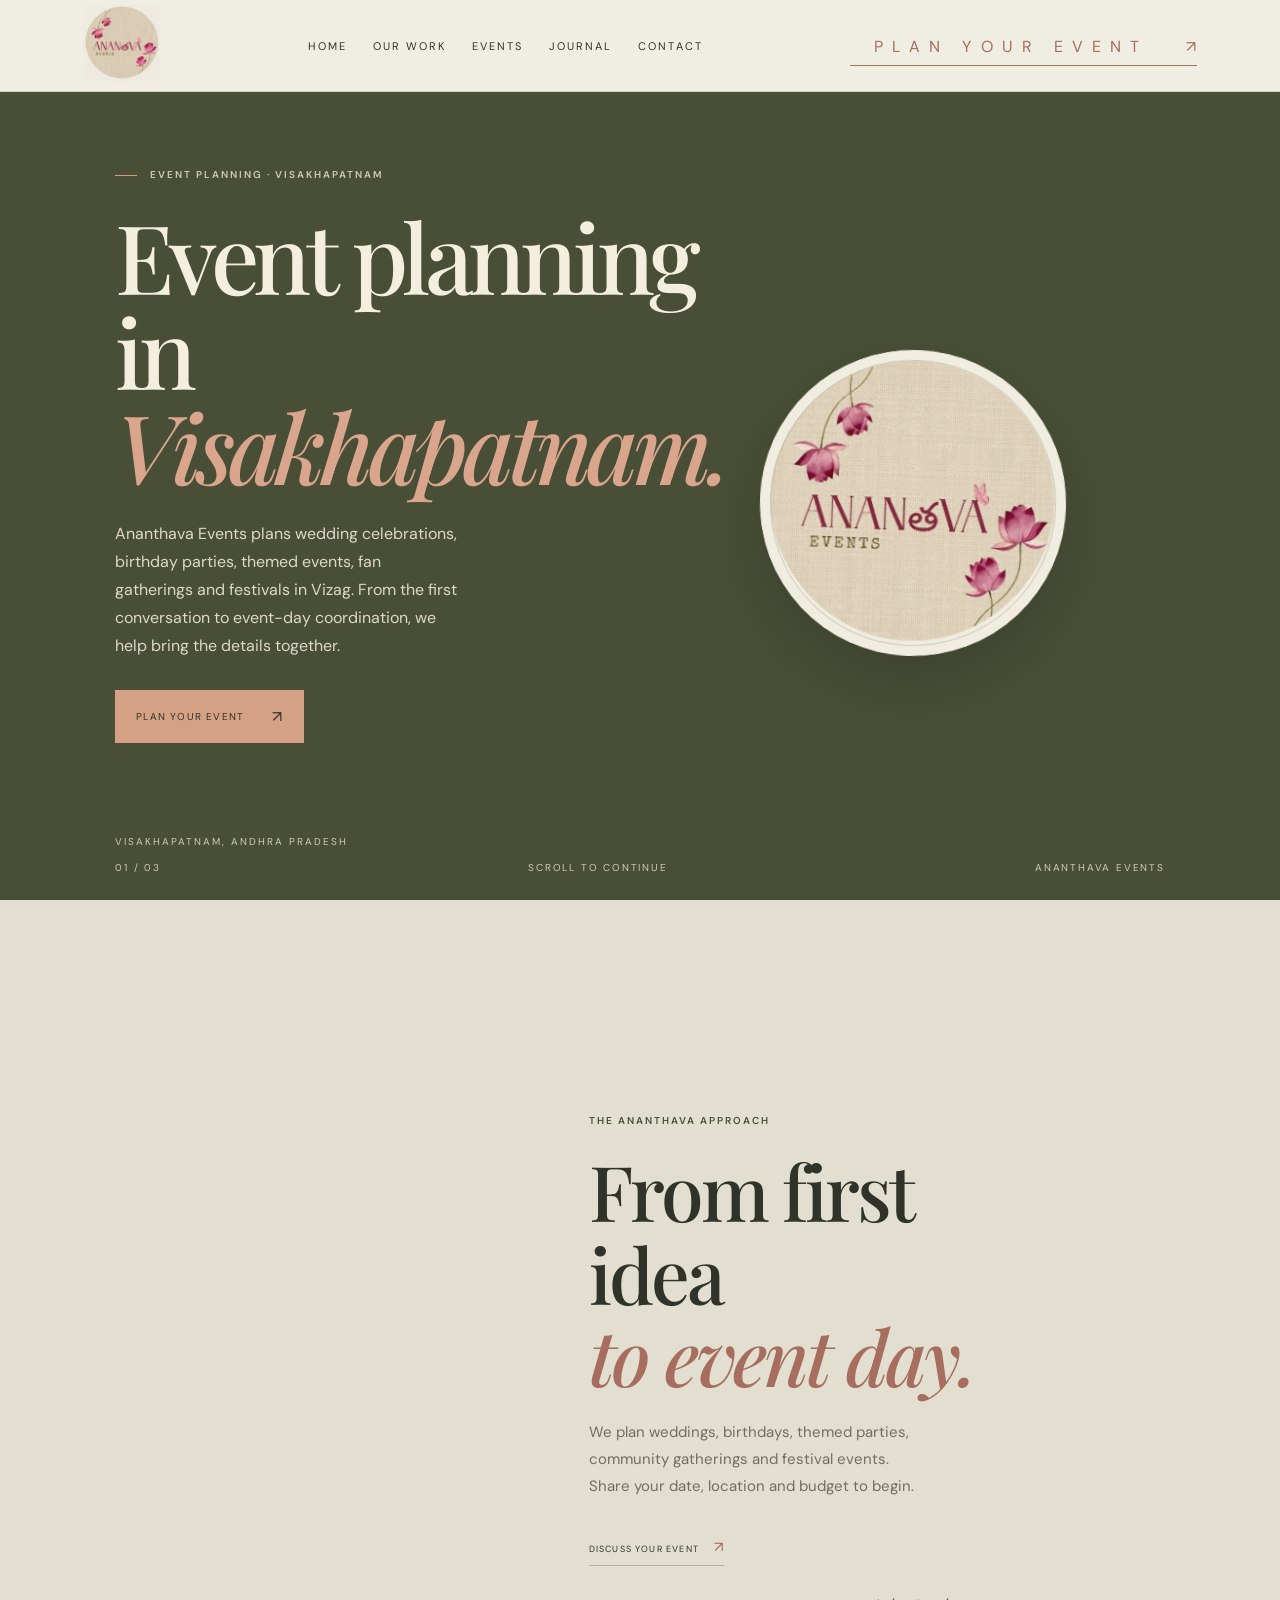
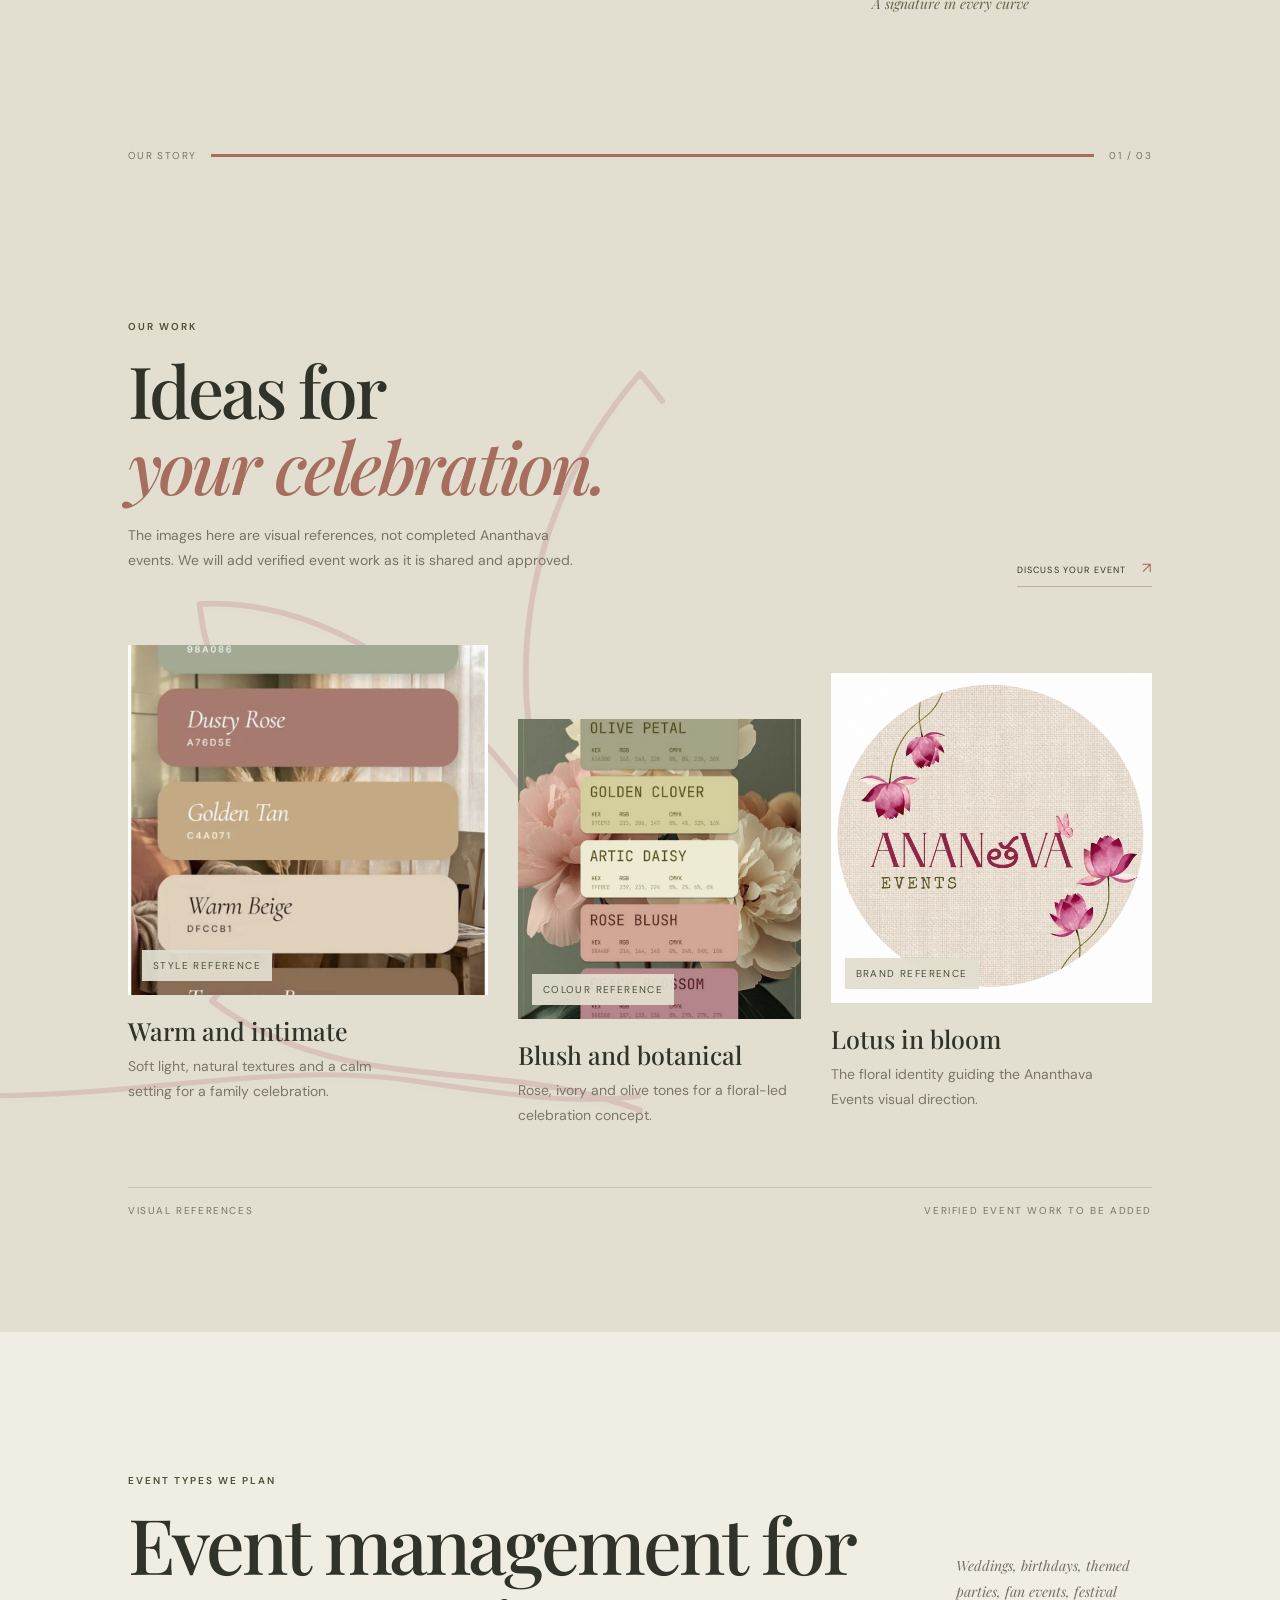
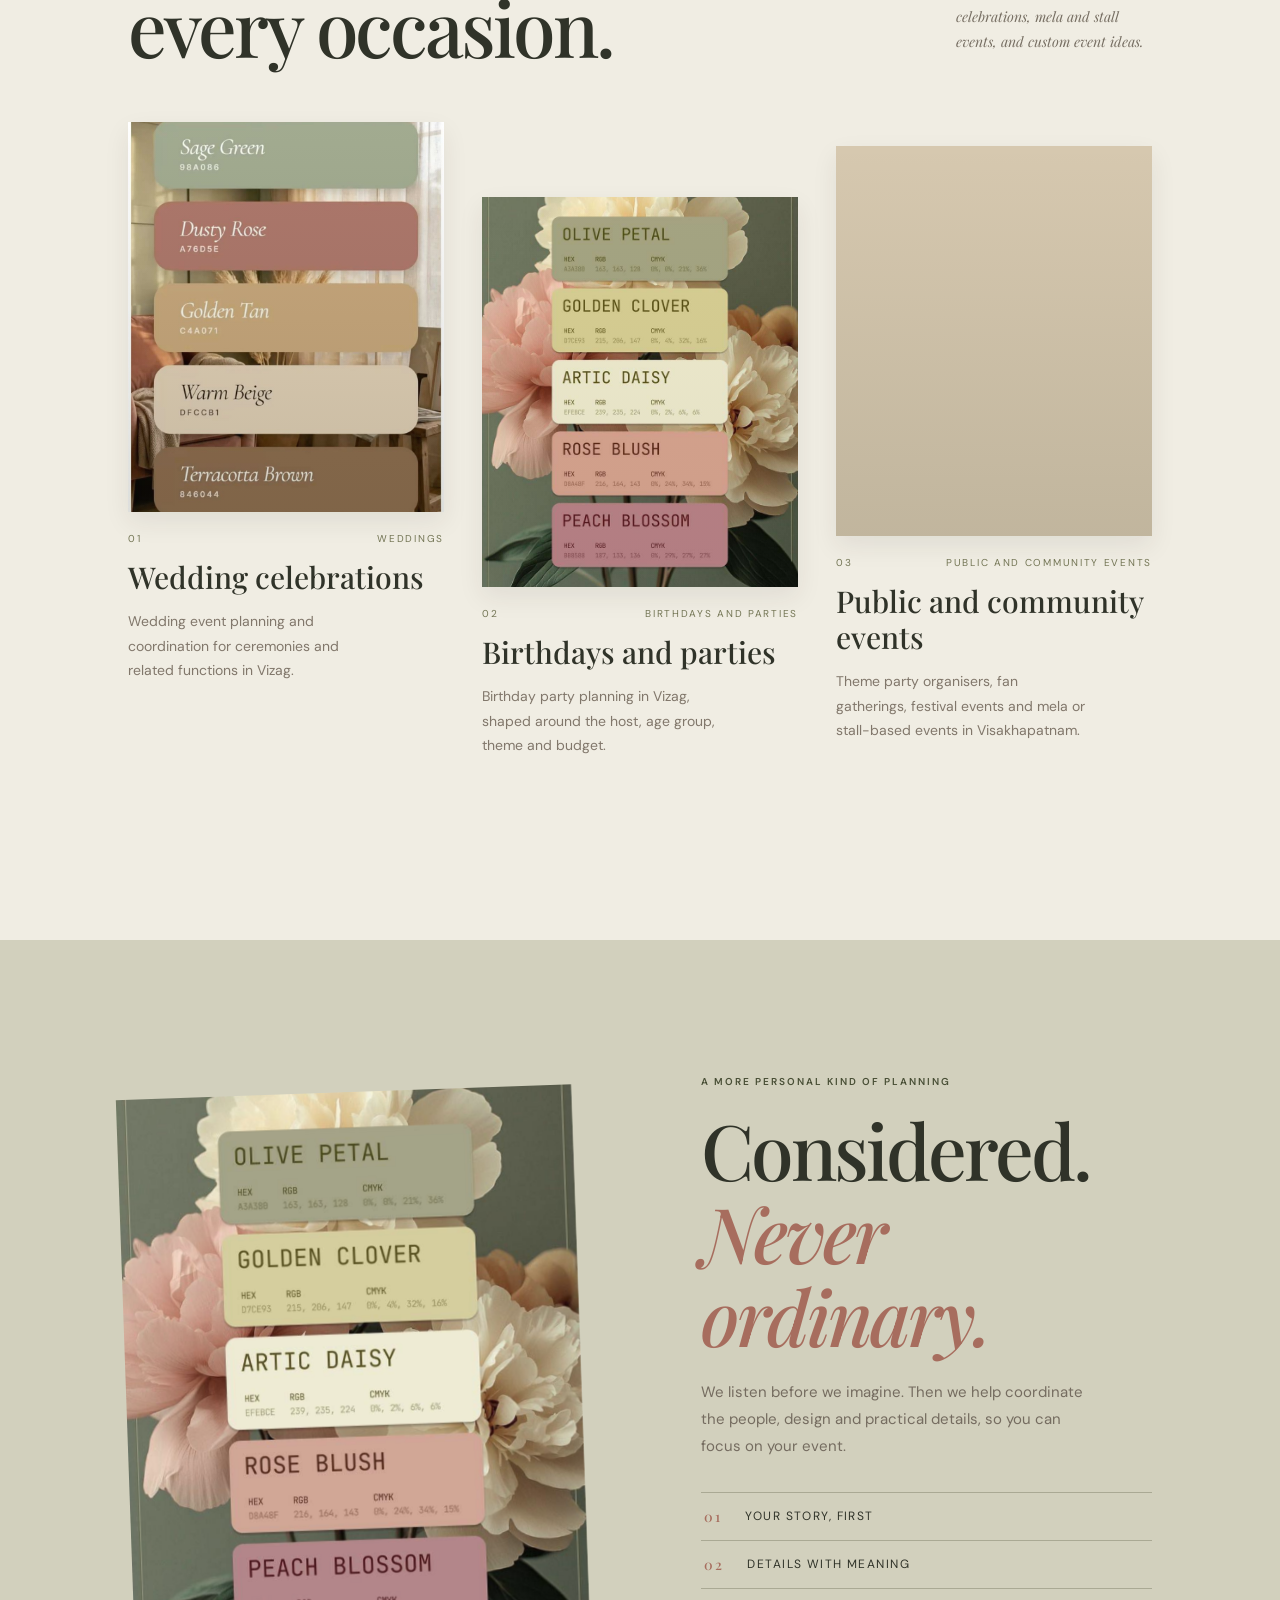
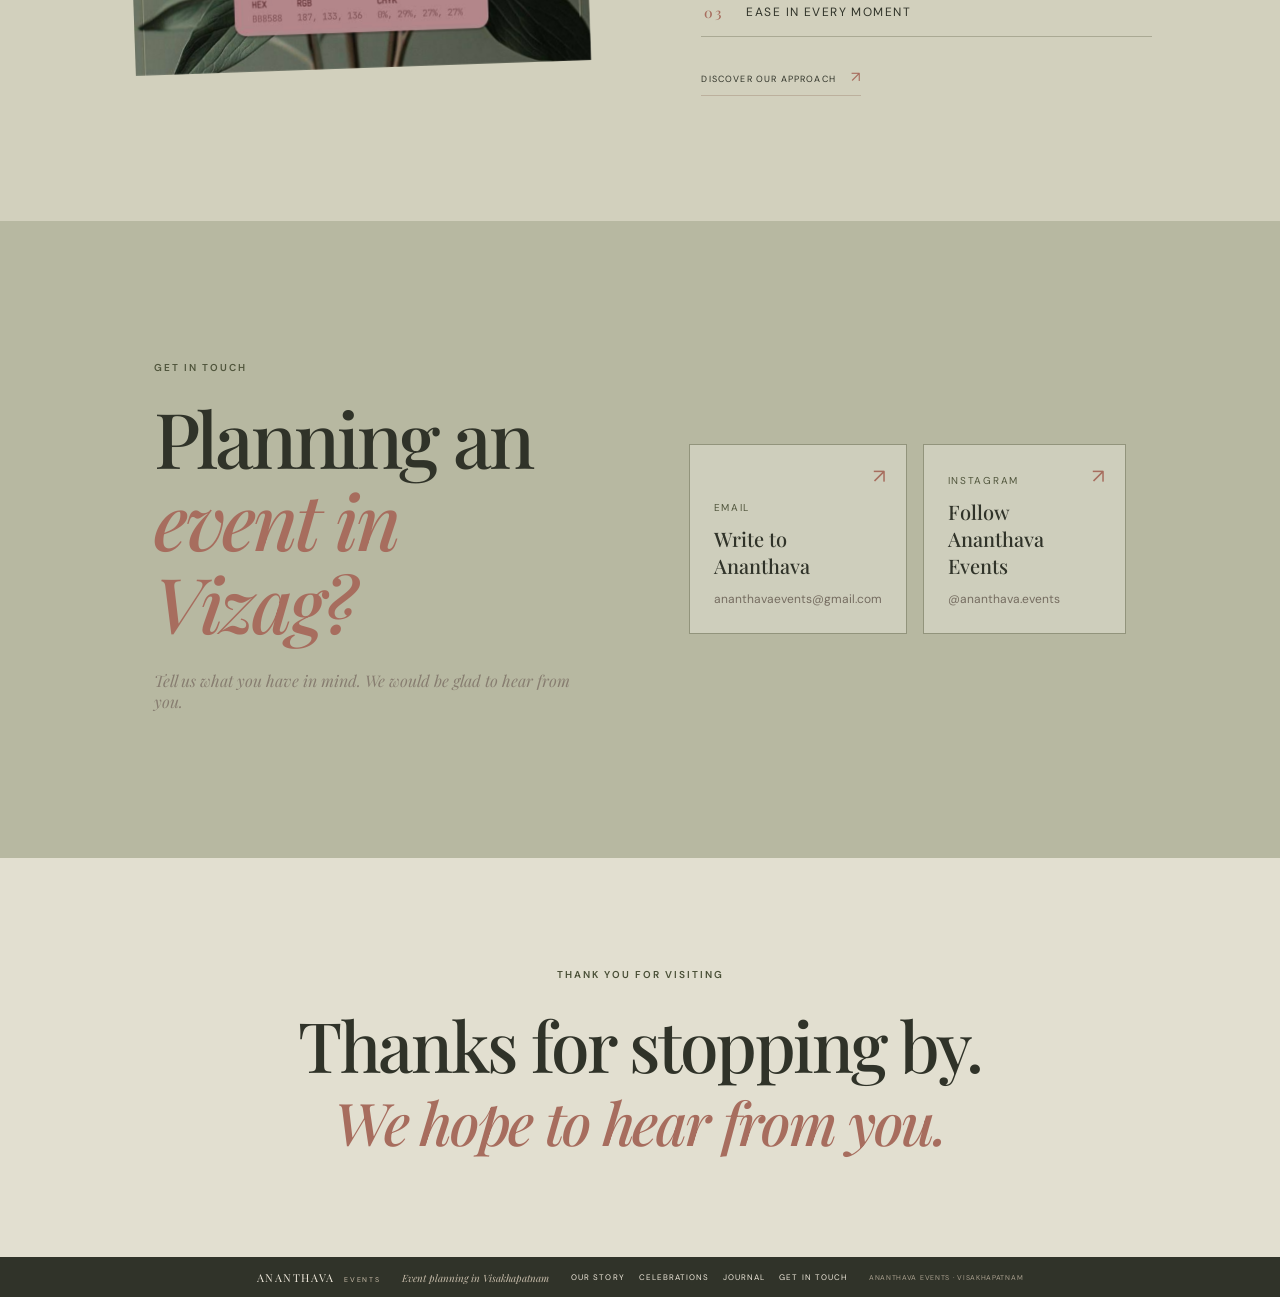
==== commit 8481155a: "Initial commit" ====
--- a/index.html
+++ b/index.html
@@ -1,14 +1,31 @@
 <!doctype html>
 <html lang="en">
 <head>
-<meta charset="UTF-8"><meta name="viewport" content="width=device-width, initial-scale=1.0"><meta name="theme-color" content="#f5f0e7"><title>Ananthava Events | Event planning in Visakhapatnam</title><meta name="description" content="Ananthava Events plans weddings, birthdays, themed parties and public celebrations in Visakhapatnam. Share your event idea with our team.">
+<meta charset="UTF-8"><meta name="viewport" content="width=device-width, initial-scale=1.0"><meta name="theme-color" content="#f5f0e7">
+<title>Event Planners in Vizag | Ananthava Events</title>
+<meta name="description" content="Looking for event planners in Vizag? Ananthava Events plans weddings, birthday parties, themed events, fan gatherings and festivals in Visakhapatnam.">
+<meta name="robots" content="index, follow, max-image-preview:large, max-snippet:-1, max-video-preview:-1">
+<meta name="keywords" content="event planners in Vizag, event management company in Vizag, event planners in Visakhapatnam, wedding event planning Vizag, birthday party planners Vizag, theme party organisers Visakhapatnam, festival event planners Vizag, fan event organisers Vizag, mela and stall event management Visakhapatnam">
+<meta property="og:type" content="website"><meta property="og:site_name" content="Ananthava Events"><meta property="og:title" content="Event Planners in Vizag | Ananthava Events"><meta property="og:description" content="Wedding celebrations, birthday parties, themed events and festivals planned in Visakhapatnam."><meta property="og:locale" content="en_IN">
+<meta name="twitter:card" content="summary"><meta name="twitter:title" content="Event Planners in Vizag | Ananthava Events"><meta name="twitter:description" content="Wedding celebrations, birthday parties, themed events and festivals planned in Visakhapatnam.">
+<script type="application/ld+json">{
+  "@context": "https://schema.org",
+  "@type": "Organization",
+  "name": "Ananthava Events",
+  "email": "ananthavaevents@gmail.com",
+  "contactPoint": {"@type": "ContactPoint", "contactType": "event enquiries", "email": "ananthavaevents@gmail.com"},
+  "sameAs": ["https://www.instagram.com/ananthava.events/"],
+  "areaServed": {"@type": "City", "name": "Visakhapatnam"},
+  "description": "Event planning for weddings, birthday parties, themed events, fan gatherings, festival events and mela-style events in Visakhapatnam, Andhra Pradesh, India.",
+  "knowsAbout": ["Event planning", "Wedding celebrations", "Birthday parties", "Themed parties", "Fan events", "Festival events", "Mela and stall events"]
+}</script>
 <link rel="preconnect" href="https://fonts.googleapis.com"><link rel="preconnect" href="https://fonts.gstatic.com" crossorigin><link href="https://fonts.googleapis.com/css2?family=DM+Sans:wght@400;500;600&family=Playfair+Display:ital,wght@0,500;0,600;1,500&display=swap" rel="stylesheet"><link rel="stylesheet" href="style.css">
 </head>
 <body>
-<header class="nav"><a class="brand" href="#top"><img src="public/ananthava-logo.jpg" alt="Ananthava Events"></a><nav><a href="#top">Home</a><a href="#portfolio">Our work</a><a href="#celebrations">Events</a><a href="#contact">Contact</a></nav><a class="nav-cta" href="#contact">Plan your event <span>↗</span></a><button class="menu" aria-label="Open menu">☰</button></header>
+<header class="nav"><a class="brand" href="#top"><img src="public/ananthava-logo.jpg" alt="Ananthava Events"></a><nav><a href="#top">Home</a><a href="#portfolio">Our work</a><a href="#celebrations">Events</a><a href="blog.html">Journal</a><a href="#contact">Contact</a></nav><a class="nav-cta" href="#contact">Plan your event <span>↗</span></a><button class="menu" aria-label="Open menu">☰</button></header>
 <main id="top">
 <section class="hero">
-<div class="hero-copy"><p class="eyebrow"><span></span> EVENT PLANNING · VISAKHAPATNAM</p><h1>Events planned<br><em>around your vision.</em></h1><p class="intro">Ananthava Events plans weddings, birthdays, themed parties and public events in Visakhapatnam. We bring the idea, people and details together around your occasion.</p><a class="button" href="#contact">Plan your event <span>↗</span></a><div class="hero-note">VISAKHAPATNAM, ANDHRA PRADESH</div></div>
+<div class="hero-copy"><p class="eyebrow"><span></span> EVENT PLANNING · VISAKHAPATNAM</p><h1>Event planning in<br><em>Visakhapatnam.</em></h1><p class="intro">Ananthava Events plans wedding celebrations, birthday parties, themed events, fan gatherings and festivals in Vizag. From the first conversation to event-day coordination, we help bring the details together.</p><a class="button" href="#contact">Plan your event <span>↗</span></a><div class="hero-note">VISAKHAPATNAM, ANDHRA PRADESH</div></div>
 <div class="hero-art"><div class="image-frame"><img src="public/ananthava-logo.jpg" alt="Ananthava Events lotus logo and wordmark"></div></div>
 <div class="hero-bottom"><span>01 / 03</span><span>SCROLL TO CONTINUE</span><span>ANANTHAVA EVENTS</span></div>
 </section>
@@ -60,9 +77,9 @@
 <article class="portfolio-item portfolio-three"><div class="portfolio-image"><img src="public/ananthava-logo.jpg" alt="Ananthava Events lotus logo reference"><span>BRAND REFERENCE</span></div><h3>Lotus in bloom</h3><p>The floral identity guiding the Ananthava Events visual direction.</p></article>
 </div><div class="portfolio-foot"><span>VISUAL REFERENCES</span><span>VERIFIED EVENT WORK TO BE ADDED</span></div>
 </section>
-<section class="celebrations" id="celebrations"><div class="section-head"><div><p class="eyebrow">MADE FOR YOUR MOMENT</p><h2>Gather beautifully.</h2></div><p>Weddings, birthdays, themed parties, fan events, festival celebrations, mela and stall events, and custom event ideas.</p></div><div class="cards"><article class="event-card card-one"><div class="card-photo photo-wedding"></div><div class="card-meta"><span>01</span><span>WEDDINGS</span></div><h3>Wedding celebrations</h3><p>Planning and coordination for wedding celebrations and related functions.</p><a href="#contact" aria-label="Explore weddings">↗</a></article><article class="event-card card-two"><div class="card-photo photo-gathering"></div><div class="card-meta"><span>02</span><span>BIRTHDAYS AND PARTIES</span></div><h3>Birthdays and parties</h3><p>Birthday celebrations and themed parties planned around your occasion.</p><a href="#contact" aria-label="Explore gatherings">↗</a></article><article class="event-card card-three"><div class="card-photo photo-design"></div><div class="card-meta"><span>03</span><span>PUBLIC AND COMMUNITY EVENTS</span></div><h3>Public and community events</h3><p>Fan gatherings, festival events and mela concepts. Tell us what you are planning.</p><a href="#contact" aria-label="Explore design">↗</a></article></div></section>
+<section class="celebrations" id="celebrations"><div class="section-head"><div><p class="eyebrow">EVENT TYPES WE PLAN</p><h2>Event management for every occasion.</h2></div><p>Weddings, birthdays, themed parties, fan events, festival celebrations, mela and stall events, and custom event ideas.</p></div><div class="cards"><article class="event-card card-one"><div class="card-photo photo-wedding"></div><div class="card-meta"><span>01</span><span>WEDDINGS</span></div><h3>Wedding celebrations</h3><p>Wedding event planning and coordination for ceremonies and related functions in Vizag.</p><a href="#contact" aria-label="Explore weddings">↗</a></article><article class="event-card card-two"><div class="card-photo photo-gathering"></div><div class="card-meta"><span>02</span><span>BIRTHDAYS AND PARTIES</span></div><h3>Birthdays and parties</h3><p>Birthday party planning in Vizag, shaped around the host, age group, theme and budget.</p><a href="#contact" aria-label="Explore gatherings">↗</a></article><article class="event-card card-three"><div class="card-photo photo-design"></div><div class="card-meta"><span>03</span><span>PUBLIC AND COMMUNITY EVENTS</span></div><h3>Public and community events</h3><p>Theme party organisers, fan gatherings, festival events and mela or stall-based events in Visakhapatnam.</p><a href="#contact" aria-label="Explore design">↗</a></article></div></section>
 <section class="approach" id="approach"><div class="approach-image"><img src="public/palette-florals.jpeg" alt="Soft rose and ivory flowers in a muted garden palette"><span>INSPIRED BY NATURE, MADE FOR YOU</span></div><div class="approach-copy"><p class="eyebrow">A MORE PERSONAL KIND OF PLANNING</p><h2>Considered.<br><em>Never ordinary.</em></h2><p>We listen before we imagine. Then we help coordinate the people, design and practical details, so you can focus on your event.</p><div class="values"><div><b>01</b><span>YOUR STORY, FIRST</span></div><div><b>02</b><span>DETAILS WITH MEANING</span></div><div><b>03</b><span>EASE IN EVERY MOMENT</span></div></div><a href="#contact" class="text-link">Discover our approach <span>↗</span></a></div></section>
 
 <section class="contact" id="contact"><div class="contact-top"><p class="eyebrow">GET IN TOUCH</p><h2>Planning an<br><em>event in Vizag?</em></h2><p>Tell us what you have in mind. We would be glad to hear from you.</p></div><div class="contact-links"><a class="contact-link-card" href="mailto:ananthavaevents@gmail.com"><span>EMAIL</span><strong>Write to Ananthava</strong><small>ananthavaevents@gmail.com</small><b>↗</b></a><a class="contact-link-card" href="https://www.instagram.com/ananthava.events/" target="_blank" rel="noopener noreferrer"><span>INSTAGRAM</span><strong>Follow Ananthava Events</strong><small>@ananthava.events</small><b>↗</b></a></div></section>
 <section class="thank-you"><p class="eyebrow">THANK YOU FOR VISITING</p><h2><span class="thank-you-primary">Thanks for stopping by.</span><br><em>We hope to hear from you.</em></h2></section>
-</main><footer><a class="footer-brand" href="#top">ANANTHAVA <span>EVENTS</span></a><p>Event planning in Visakhapatnam</p><div><a href="#story">OUR STORY</a><a href="#celebrations">CELEBRATIONS</a><a href="#contact">GET IN TOUCH</a></div><small>ANANTHAVA EVENTS · VISAKHAPATNAM</small></footer><script src="script.js"></script></body></html>
+</main><footer><a class="footer-brand" href="#top">ANANTHAVA <span>EVENTS</span></a><p>Event planning in Visakhapatnam</p><div><a href="#story">OUR STORY</a><a href="#celebrations">CELEBRATIONS</a><a href="blog.html">JOURNAL</a><a href="#contact">GET IN TOUCH</a></div><small>ANANTHAVA EVENTS · VISAKHAPATNAM</small></footer><script src="script.js"></script></body></html>
